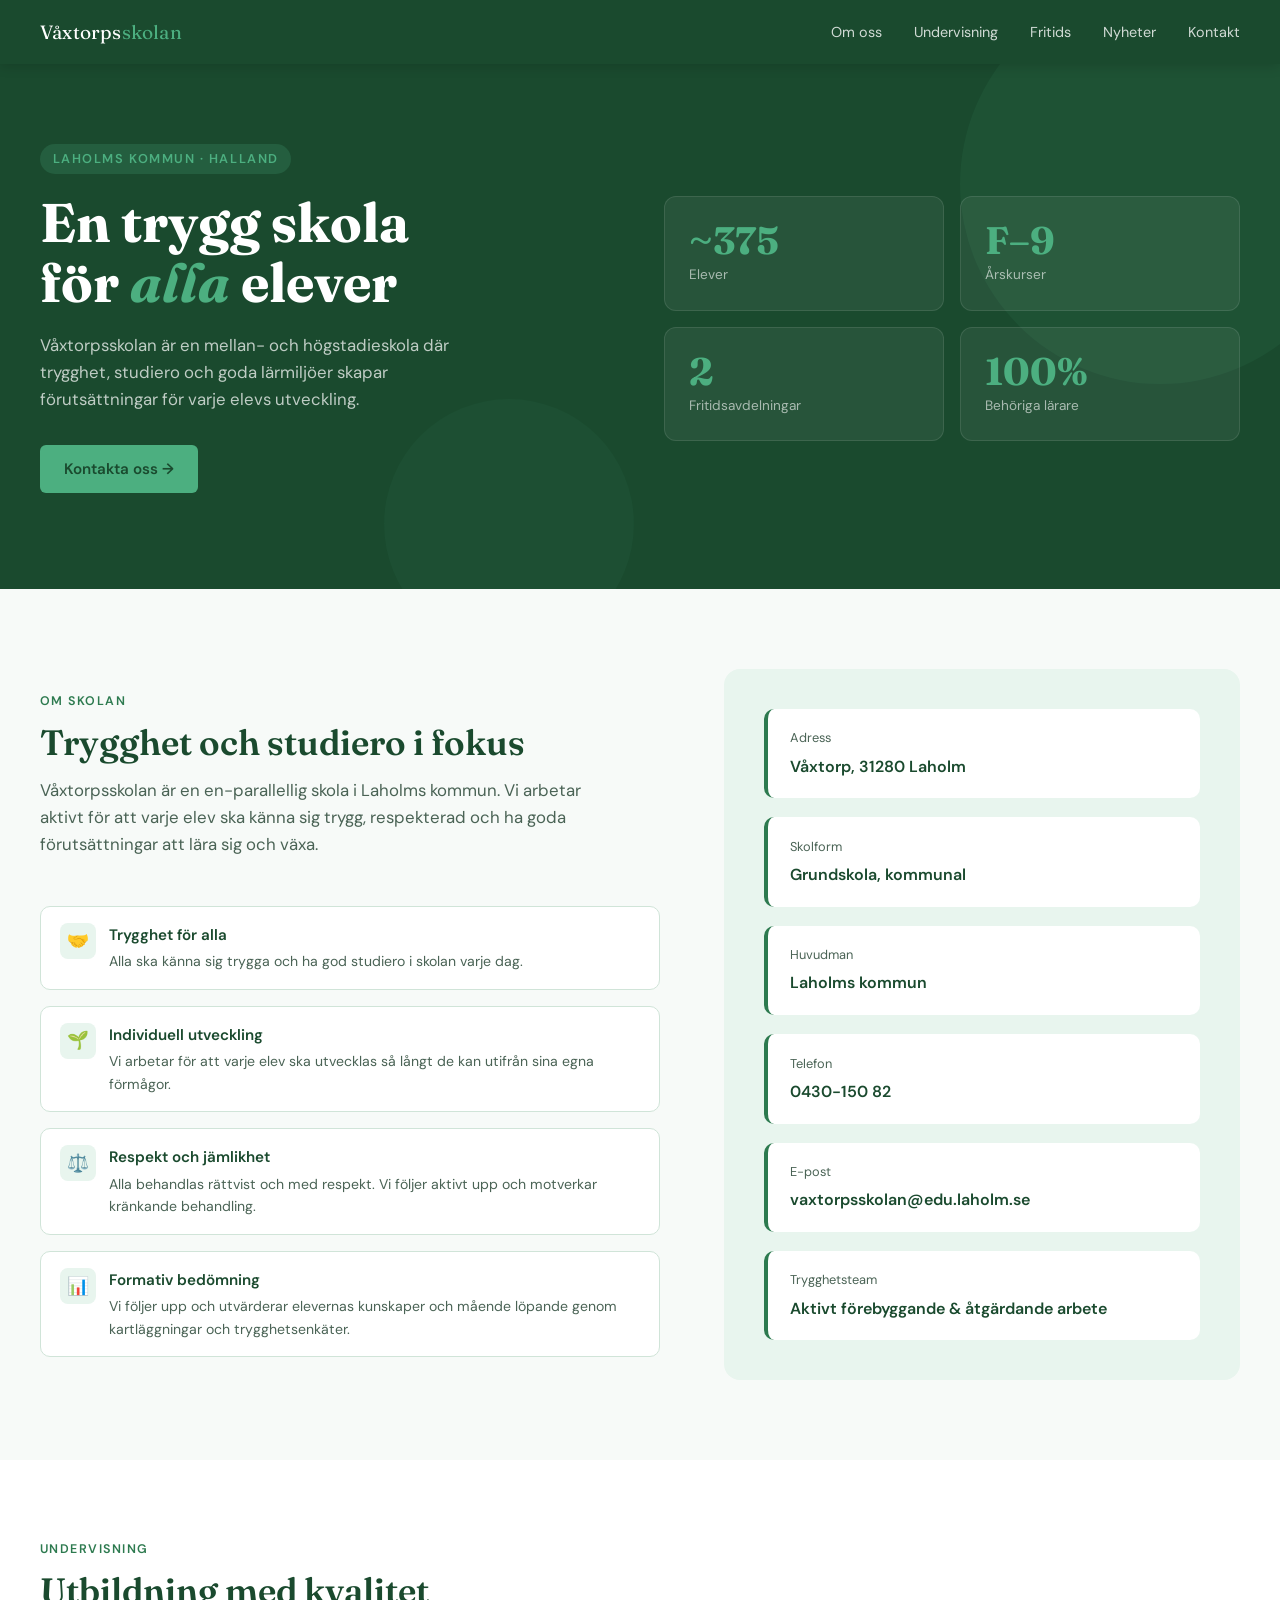
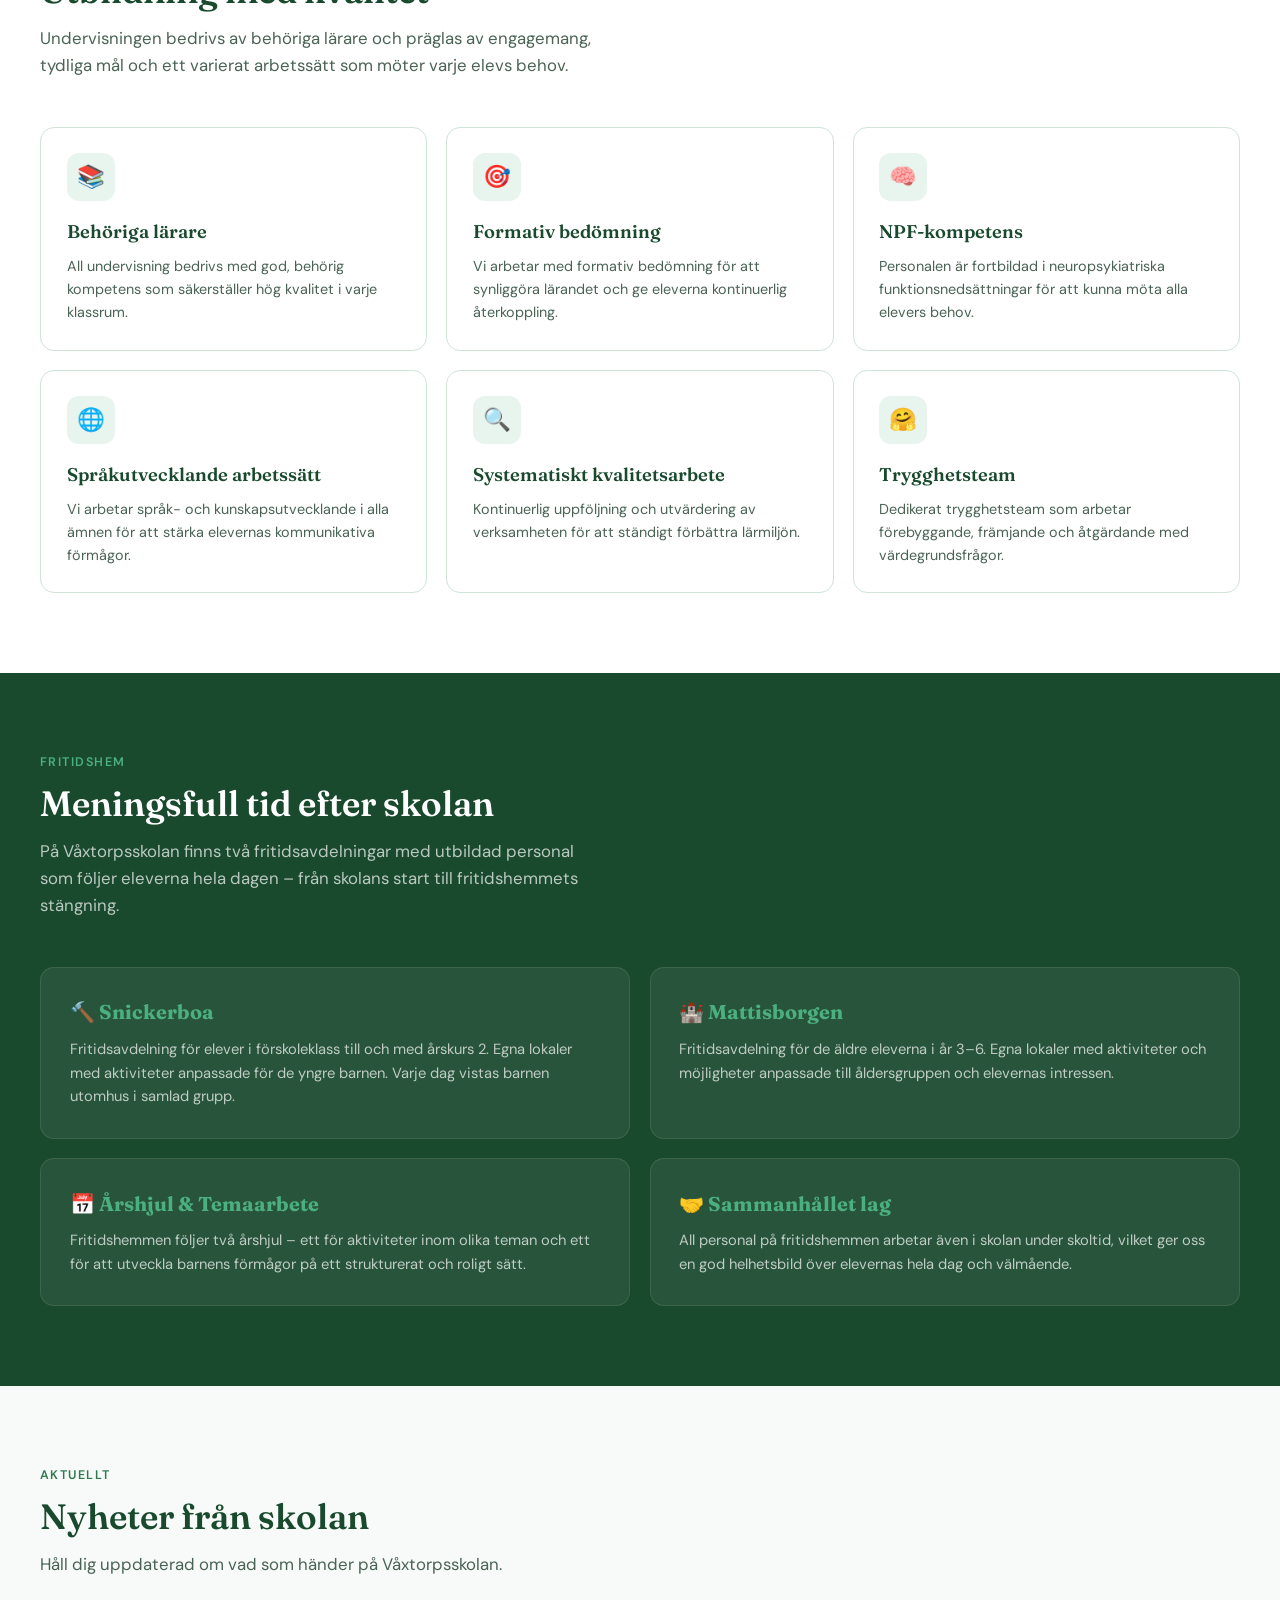
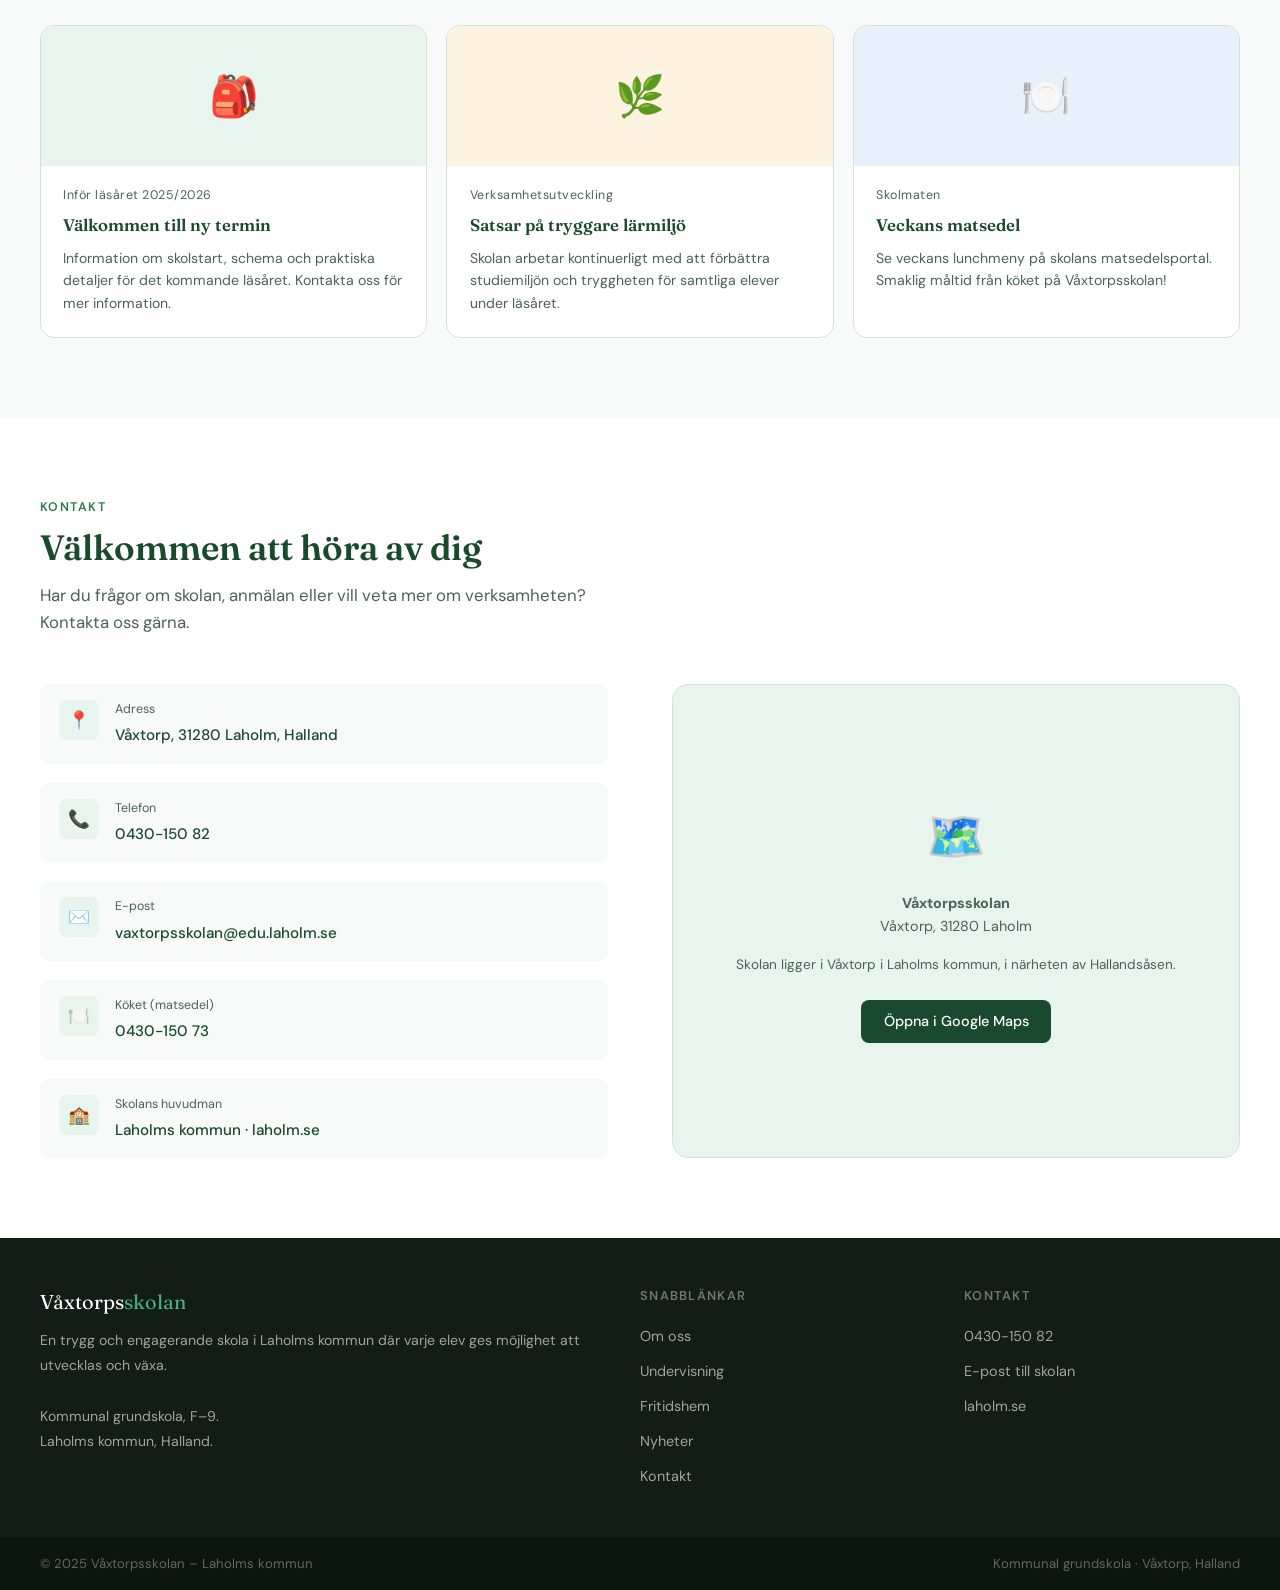
==== vaxtorpsskolan.html @ d37caeba "Add files via upload" ====
<!DOCTYPE html>
<html lang="sv">
<head>
<meta charset="UTF-8">
<meta name="viewport" content="width=device-width, initial-scale=1.0">
<title>Våxtorpsskolan – Laholms kommun</title>
<link href="https://fonts.googleapis.com/css2?family=Fraunces:ital,wght@0,400;0,600;0,700;1,400&family=DM+Sans:wght@300;400;500;600&display=swap" rel="stylesheet">
<style>
  *, *::before, *::after { box-sizing: border-box; margin: 0; padding: 0; }

  :root {
    --green-dark: #1a4a2e;
    --green-mid: #2d7a4f;
    --green-light: #4caf80;
    --green-pale: #e8f5ee;
    --amber: #e8a020;
    --amber-light: #fdf3e0;
    --text: #1c2a20;
    --text-muted: #4a6355;
    --white: #ffffff;
    --off-white: #f7faf8;
    --border: #d0e4d8;
  }

  html { scroll-behavior: smooth; }

  body {
    font-family: 'DM Sans', sans-serif;
    color: var(--text);
    background: var(--white);
    line-height: 1.6;
  }

  /* NAV */
  nav {
    position: sticky; top: 0; z-index: 100;
    background: var(--green-dark);
    display: flex; align-items: center; justify-content: space-between;
    padding: 0 2.5rem;
    height: 64px;
    box-shadow: 0 2px 12px rgba(0,0,0,0.15);
  }

  .nav-logo {
    font-family: 'Fraunces', serif;
    font-size: 1.2rem;
    color: var(--white);
    letter-spacing: 0.01em;
  }

  .nav-logo span { color: var(--green-light); }

  .nav-links { display: flex; gap: 2rem; list-style: none; }

  .nav-links a {
    color: rgba(255,255,255,0.8);
    text-decoration: none;
    font-size: 0.9rem;
    font-weight: 400;
    transition: color 0.2s;
  }

  .nav-links a:hover { color: var(--white); }

  /* HERO */
  .hero {
    background: var(--green-dark);
    position: relative;
    overflow: hidden;
    padding: 5rem 2.5rem 6rem;
    display: grid;
    grid-template-columns: 1fr 1fr;
    gap: 3rem;
    align-items: center;
    min-height: 500px;
  }

  .hero::before {
    content: '';
    position: absolute;
    top: -80px; right: -80px;
    width: 400px; height: 400px;
    border-radius: 50%;
    background: rgba(76,175,128,0.08);
  }

  .hero::after {
    content: '';
    position: absolute;
    bottom: -60px; left: 30%;
    width: 250px; height: 250px;
    border-radius: 50%;
    background: rgba(76,175,128,0.05);
  }

  .hero-text { position: relative; z-index: 1; }

  .hero-kicker {
    display: inline-block;
    background: rgba(76,175,128,0.2);
    color: var(--green-light);
    font-size: 0.8rem;
    font-weight: 600;
    letter-spacing: 0.12em;
    text-transform: uppercase;
    padding: 0.3rem 0.8rem;
    border-radius: 100px;
    margin-bottom: 1.2rem;
  }

  .hero h1 {
    font-family: 'Fraunces', serif;
    font-size: 3.4rem;
    font-weight: 700;
    color: var(--white);
    line-height: 1.1;
    margin-bottom: 1.2rem;
  }

  .hero h1 em {
    font-style: italic;
    color: var(--green-light);
  }

  .hero-desc {
    color: rgba(255,255,255,0.72);
    font-size: 1.05rem;
    max-width: 440px;
    margin-bottom: 2rem;
  }

  .hero-cta {
    display: inline-flex; align-items: center; gap: 0.5rem;
    background: var(--green-light);
    color: var(--green-dark);
    font-weight: 600;
    font-size: 0.95rem;
    padding: 0.75rem 1.5rem;
    border-radius: 6px;
    text-decoration: none;
    transition: background 0.2s, transform 0.15s;
  }

  .hero-cta:hover { background: #5ec490; transform: translateY(-1px); }

  .hero-stats {
    display: grid;
    grid-template-columns: 1fr 1fr;
    gap: 1rem;
    position: relative; z-index: 1;
  }

  .stat-box {
    background: rgba(255,255,255,0.06);
    border: 1px solid rgba(255,255,255,0.1);
    border-radius: 12px;
    padding: 1.5rem;
  }

  .stat-box .num {
    font-family: 'Fraunces', serif;
    font-size: 2.4rem;
    font-weight: 700;
    color: var(--green-light);
    line-height: 1;
    margin-bottom: 0.3rem;
  }

  .stat-box .label {
    color: rgba(255,255,255,0.6);
    font-size: 0.85rem;
  }

  /* SECTIONS COMMON */
  section { padding: 5rem 2.5rem; }

  .section-kicker {
    font-size: 0.78rem;
    font-weight: 600;
    letter-spacing: 0.12em;
    text-transform: uppercase;
    color: var(--green-mid);
    margin-bottom: 0.6rem;
  }

  .section-title {
    font-family: 'Fraunces', serif;
    font-size: 2.2rem;
    font-weight: 600;
    color: var(--green-dark);
    margin-bottom: 0.8rem;
    line-height: 1.2;
  }

  .section-lead {
    color: var(--text-muted);
    font-size: 1.05rem;
    max-width: 560px;
    margin-bottom: 3rem;
  }

  /* OM OSS */
  #om-oss { background: var(--off-white); }

  .om-grid {
    display: grid;
    grid-template-columns: 1.2fr 1fr;
    gap: 4rem;
    align-items: center;
  }

  .values-list { list-style: none; display: flex; flex-direction: column; gap: 1rem; margin-top: 2rem; }

  .values-list li {
    display: flex; align-items: flex-start; gap: 0.8rem;
    background: var(--white);
    border: 1px solid var(--border);
    border-radius: 10px;
    padding: 1rem 1.2rem;
  }

  .values-list .icon {
    width: 36px; height: 36px; flex-shrink: 0;
    background: var(--green-pale);
    border-radius: 8px;
    display: flex; align-items: center; justify-content: center;
    font-size: 1.1rem;
  }

  .values-list .v-title {
    font-weight: 600;
    font-size: 0.95rem;
    color: var(--green-dark);
    margin-bottom: 0.2rem;
  }

  .values-list .v-text {
    font-size: 0.88rem;
    color: var(--text-muted);
  }

  .about-image-block {
    background: var(--green-pale);
    border-radius: 16px;
    padding: 2.5rem;
    display: flex; flex-direction: column; gap: 1.2rem;
  }

  .school-fact {
    background: var(--white);
    border-radius: 10px;
    padding: 1.2rem 1.4rem;
    border-left: 4px solid var(--green-mid);
  }

  .school-fact .fact-label { font-size: 0.8rem; color: var(--text-muted); margin-bottom: 0.3rem; }
  .school-fact .fact-value { font-weight: 600; font-size: 1rem; color: var(--green-dark); }

  /* UNDERVISNING */
  #undervisning { background: var(--white); }

  .cards-grid {
    display: grid;
    grid-template-columns: repeat(3, 1fr);
    gap: 1.2rem;
  }

  .card {
    background: var(--white);
    border: 1px solid var(--border);
    border-radius: 14px;
    padding: 1.6rem;
    transition: transform 0.2s, box-shadow 0.2s;
  }

  .card:hover { transform: translateY(-3px); box-shadow: 0 8px 24px rgba(26,74,46,0.08); }

  .card-icon {
    width: 48px; height: 48px;
    background: var(--green-pale);
    border-radius: 12px;
    display: flex; align-items: center; justify-content: center;
    font-size: 1.4rem;
    margin-bottom: 1rem;
  }

  .card h3 {
    font-family: 'Fraunces', serif;
    font-size: 1.15rem;
    font-weight: 600;
    color: var(--green-dark);
    margin-bottom: 0.5rem;
  }

  .card p { font-size: 0.9rem; color: var(--text-muted); }

  /* FRITIDS */
  #fritids {
    background: var(--green-dark);
    color: var(--white);
  }

  #fritids .section-title { color: var(--white); }
  #fritids .section-kicker { color: var(--green-light); }
  #fritids .section-lead { color: rgba(255,255,255,0.7); }

  .fritids-grid {
    display: grid;
    grid-template-columns: 1fr 1fr;
    gap: 1.2rem;
  }

  .fritids-card {
    background: rgba(255,255,255,0.06);
    border: 1px solid rgba(255,255,255,0.1);
    border-radius: 14px;
    padding: 1.8rem;
  }

  .fritids-card h3 {
    font-family: 'Fraunces', serif;
    font-size: 1.25rem;
    color: var(--green-light);
    margin-bottom: 0.6rem;
  }

  .fritids-card p { color: rgba(255,255,255,0.7); font-size: 0.92rem; }

  /* NYHETER */
  #nyheter { background: var(--off-white); }

  .news-grid {
    display: grid;
    grid-template-columns: repeat(3, 1fr);
    gap: 1.2rem;
  }

  .news-card {
    background: var(--white);
    border: 1px solid var(--border);
    border-radius: 14px;
    overflow: hidden;
    transition: transform 0.2s;
  }

  .news-card:hover { transform: translateY(-3px); }

  .news-card-img {
    height: 140px;
    display: flex; align-items: center; justify-content: center;
    font-size: 2.5rem;
  }

  .news-card-body { padding: 1.2rem 1.4rem 1.4rem; }

  .news-date {
    font-size: 0.78rem;
    color: var(--text-muted);
    margin-bottom: 0.4rem;
    letter-spacing: 0.04em;
  }

  .news-card-body h3 {
    font-family: 'Fraunces', serif;
    font-size: 1.05rem;
    font-weight: 600;
    color: var(--green-dark);
    margin-bottom: 0.5rem;
  }

  .news-card-body p { font-size: 0.88rem; color: var(--text-muted); }

  /* KONTAKT */
  #kontakt { background: var(--white); }

  .kontakt-grid {
    display: grid;
    grid-template-columns: 1fr 1fr;
    gap: 4rem;
  }

  .kontakt-info { display: flex; flex-direction: column; gap: 1.2rem; }

  .kontakt-row {
    display: flex; gap: 1rem;
    background: var(--off-white);
    border-radius: 10px;
    padding: 1rem 1.2rem;
    align-items: flex-start;
  }

  .kontakt-row .k-icon {
    width: 40px; height: 40px; flex-shrink: 0;
    background: var(--green-pale);
    border-radius: 8px;
    display: flex; align-items: center; justify-content: center;
    font-size: 1.1rem;
  }

  .kontakt-row .k-label {
    font-size: 0.78rem;
    color: var(--text-muted);
    margin-bottom: 0.2rem;
  }

  .kontakt-row .k-value {
    font-weight: 500;
    color: var(--green-dark);
    font-size: 0.95rem;
  }

  .map-block {
    background: var(--green-pale);
    border-radius: 16px;
    min-height: 320px;
    display: flex; flex-direction: column;
    align-items: center; justify-content: center;
    gap: 1rem;
    border: 1px solid var(--border);
    text-align: center;
    padding: 2rem;
  }

  .map-block .map-icon { font-size: 3rem; }
  .map-block p { color: var(--text-muted); font-size: 0.9rem; }
  .map-block a {
    display: inline-block;
    background: var(--green-dark);
    color: var(--white);
    padding: 0.65rem 1.4rem;
    border-radius: 8px;
    font-size: 0.9rem;
    font-weight: 500;
    text-decoration: none;
    margin-top: 0.5rem;
    transition: background 0.2s;
  }
  .map-block a:hover { background: var(--green-mid); }

  /* FOOTER */
  footer {
    background: #111d15;
    color: rgba(255,255,255,0.6);
    padding: 3rem 2.5rem;
    display: grid;
    grid-template-columns: 2fr 1fr 1fr;
    gap: 3rem;
  }

  .footer-logo {
    font-family: 'Fraunces', serif;
    font-size: 1.25rem;
    color: var(--white);
    margin-bottom: 0.6rem;
  }

  .footer-logo span { color: var(--green-light); }

  footer p { font-size: 0.88rem; line-height: 1.8; }

  footer h4 {
    font-size: 0.8rem;
    font-weight: 600;
    letter-spacing: 0.1em;
    text-transform: uppercase;
    color: rgba(255,255,255,0.4);
    margin-bottom: 1rem;
  }

  footer ul { list-style: none; display: flex; flex-direction: column; gap: 0.6rem; }

  footer ul a {
    color: rgba(255,255,255,0.6);
    text-decoration: none;
    font-size: 0.9rem;
    transition: color 0.2s;
  }

  footer ul a:hover { color: var(--white); }

  .footer-bottom {
    background: #0c1610;
    padding: 1rem 2.5rem;
    font-size: 0.82rem;
    color: rgba(255,255,255,0.35);
    display: flex;
    justify-content: space-between;
    align-items: center;
  }

  @media (max-width: 900px) {
    .hero { grid-template-columns: 1fr; }
    .hero-stats { grid-template-columns: 1fr 1fr; }
    .om-grid, .kontakt-grid { grid-template-columns: 1fr; }
    .cards-grid, .news-grid { grid-template-columns: 1fr 1fr; }
    .fritids-grid { grid-template-columns: 1fr; }
    footer { grid-template-columns: 1fr; }
    nav { padding: 0 1.5rem; }
    .nav-links { gap: 1.2rem; }
    .hero { padding: 3rem 1.5rem 4rem; }
    section { padding: 3.5rem 1.5rem; }
  }

  @media (max-width: 600px) {
    .hero h1 { font-size: 2.4rem; }
    .cards-grid, .news-grid { grid-template-columns: 1fr; }
    .nav-links { display: none; }
  }
</style>
</head>
<body>

<nav>
  <div class="nav-logo">Våxtorps<span>skolan</span></div>
  <ul class="nav-links">
    <li><a href="#om-oss">Om oss</a></li>
    <li><a href="#undervisning">Undervisning</a></li>
    <li><a href="#fritids">Fritids</a></li>
    <li><a href="#nyheter">Nyheter</a></li>
    <li><a href="#kontakt">Kontakt</a></li>
  </ul>
</nav>

<!-- HERO -->
<section class="hero">
  <div class="hero-text">
    <div class="hero-kicker">Laholms kommun · Halland</div>
    <h1>En trygg skola<br>för <em>alla</em> elever</h1>
    <p class="hero-desc">Våxtorpsskolan är en mellan- och högstadieskola där trygghet, studiero och goda lärmiljöer skapar förutsättningar för varje elevs utveckling.</p>
    <a class="hero-cta" href="#kontakt">Kontakta oss →</a>
  </div>
  <div class="hero-stats">
    <div class="stat-box">
      <div class="num">~375</div>
      <div class="label">Elever</div>
    </div>
    <div class="stat-box">
      <div class="num">F–9</div>
      <div class="label">Årskurser</div>
    </div>
    <div class="stat-box">
      <div class="num">2</div>
      <div class="label">Fritidsavdelningar</div>
    </div>
    <div class="stat-box">
      <div class="num">100%</div>
      <div class="label">Behöriga lärare</div>
    </div>
  </div>
</section>

<!-- OM OSS -->
<section id="om-oss">
  <div class="om-grid">
    <div>
      <div class="section-kicker">Om skolan</div>
      <h2 class="section-title">Trygghet och studiero i fokus</h2>
      <p class="section-lead">Våxtorpsskolan är en en-parallellig skola i Laholms kommun. Vi arbetar aktivt för att varje elev ska känna sig trygg, respekterad och ha goda förutsättningar att lära sig och växa.</p>
      <ul class="values-list">
        <li>
          <div class="icon">🤝</div>
          <div>
            <div class="v-title">Trygghet för alla</div>
            <div class="v-text">Alla ska känna sig trygga och ha god studiero i skolan varje dag.</div>
          </div>
        </li>
        <li>
          <div class="icon">🌱</div>
          <div>
            <div class="v-title">Individuell utveckling</div>
            <div class="v-text">Vi arbetar för att varje elev ska utvecklas så långt de kan utifrån sina egna förmågor.</div>
          </div>
        </li>
        <li>
          <div class="icon">⚖️</div>
          <div>
            <div class="v-title">Respekt och jämlikhet</div>
            <div class="v-text">Alla behandlas rättvist och med respekt. Vi följer aktivt upp och motverkar kränkande behandling.</div>
          </div>
        </li>
        <li>
          <div class="icon">📊</div>
          <div>
            <div class="v-title">Formativ bedömning</div>
            <div class="v-text">Vi följer upp och utvärderar elevernas kunskaper och mående löpande genom kartläggningar och trygghetsenkäter.</div>
          </div>
        </li>
      </ul>
    </div>
    <div class="about-image-block">
      <div class="school-fact">
        <div class="fact-label">Adress</div>
        <div class="fact-value">Våxtorp, 31280 Laholm</div>
      </div>
      <div class="school-fact">
        <div class="fact-label">Skolform</div>
        <div class="fact-value">Grundskola, kommunal</div>
      </div>
      <div class="school-fact">
        <div class="fact-label">Huvudman</div>
        <div class="fact-value">Laholms kommun</div>
      </div>
      <div class="school-fact">
        <div class="fact-label">Telefon</div>
        <div class="fact-value">0430-150 82</div>
      </div>
      <div class="school-fact">
        <div class="fact-label">E-post</div>
        <div class="fact-value">vaxtorpsskolan@edu.laholm.se</div>
      </div>
      <div class="school-fact">
        <div class="fact-label">Trygghetsteam</div>
        <div class="fact-value">Aktivt förebyggande &amp; åtgärdande arbete</div>
      </div>
    </div>
  </div>
</section>

<!-- UNDERVISNING -->
<section id="undervisning">
  <div class="section-kicker">Undervisning</div>
  <h2 class="section-title">Utbildning med kvalitet</h2>
  <p class="section-lead">Undervisningen bedrivs av behöriga lärare och präglas av engagemang, tydliga mål och ett varierat arbetssätt som möter varje elevs behov.</p>
  <div class="cards-grid">
    <div class="card">
      <div class="card-icon">📚</div>
      <h3>Behöriga lärare</h3>
      <p>All undervisning bedrivs med god, behörig kompetens som säkerställer hög kvalitet i varje klassrum.</p>
    </div>
    <div class="card">
      <div class="card-icon">🎯</div>
      <h3>Formativ bedömning</h3>
      <p>Vi arbetar med formativ bedömning för att synliggöra lärandet och ge eleverna kontinuerlig återkoppling.</p>
    </div>
    <div class="card">
      <div class="card-icon">🧠</div>
      <h3>NPF-kompetens</h3>
      <p>Personalen är fortbildad i neuropsykiatriska funktionsnedsättningar för att kunna möta alla elevers behov.</p>
    </div>
    <div class="card">
      <div class="card-icon">🌐</div>
      <h3>Språkutvecklande arbetssätt</h3>
      <p>Vi arbetar språk- och kunskapsutvecklande i alla ämnen för att stärka elevernas kommunikativa förmågor.</p>
    </div>
    <div class="card">
      <div class="card-icon">🔍</div>
      <h3>Systematiskt kvalitetsarbete</h3>
      <p>Kontinuerlig uppföljning och utvärdering av verksamheten för att ständigt förbättra lärmiljön.</p>
    </div>
    <div class="card">
      <div class="card-icon">🤗</div>
      <h3>Trygghetsteam</h3>
      <p>Dedikerat trygghetsteam som arbetar förebyggande, främjande och åtgärdande med värdegrundsfrågor.</p>
    </div>
  </div>
</section>

<!-- FRITIDS -->
<section id="fritids">
  <div class="section-kicker">Fritidshem</div>
  <h2 class="section-title">Meningsfull tid efter skolan</h2>
  <p class="section-lead">På Våxtorpsskolan finns två fritidsavdelningar med utbildad personal som följer eleverna hela dagen – från skolans start till fritidshemmets stängning.</p>
  <div class="fritids-grid">
    <div class="fritids-card">
      <h3>🔨 Snickerboa</h3>
      <p>Fritidsavdelning för elever i förskoleklass till och med årskurs 2. Egna lokaler med aktiviteter anpassade för de yngre barnen. Varje dag vistas barnen utomhus i samlad grupp.</p>
    </div>
    <div class="fritids-card">
      <h3>🏰 Mattisborgen</h3>
      <p>Fritidsavdelning för de äldre eleverna i år 3–6. Egna lokaler med aktiviteter och möjligheter anpassade till åldersgruppen och elevernas intressen.</p>
    </div>
    <div class="fritids-card">
      <h3>📅 Årshjul &amp; Temaarbete</h3>
      <p>Fritidshemmen följer två årshjul – ett för aktiviteter inom olika teman och ett för att utveckla barnens förmågor på ett strukturerat och roligt sätt.</p>
    </div>
    <div class="fritids-card">
      <h3>🤝 Sammanhållet lag</h3>
      <p>All personal på fritidshemmen arbetar även i skolan under skoltid, vilket ger oss en god helhetsbild över elevernas hela dag och välmående.</p>
    </div>
  </div>
</section>

<!-- NYHETER -->
<section id="nyheter">
  <div class="section-kicker">Aktuellt</div>
  <h2 class="section-title">Nyheter från skolan</h2>
  <p class="section-lead">Håll dig uppdaterad om vad som händer på Våxtorpsskolan.</p>
  <div class="news-grid">
    <div class="news-card">
      <div class="news-card-img" style="background: #e8f5ee;">🎒</div>
      <div class="news-card-body">
        <div class="news-date">Inför läsåret 2025/2026</div>
        <h3>Välkommen till ny termin</h3>
        <p>Information om skolstart, schema och praktiska detaljer för det kommande läsåret. Kontakta oss för mer information.</p>
      </div>
    </div>
    <div class="news-card">
      <div class="news-card-img" style="background: #fdf3e0;">🌿</div>
      <div class="news-card-body">
        <div class="news-date">Verksamhetsutveckling</div>
        <h3>Satsar på tryggare lärmiljö</h3>
        <p>Skolan arbetar kontinuerligt med att förbättra studiemiljön och tryggheten för samtliga elever under läsåret.</p>
      </div>
    </div>
    <div class="news-card">
      <div class="news-card-img" style="background: #e6f1fb;">🍽️</div>
      <div class="news-card-body">
        <div class="news-date">Skolmaten</div>
        <h3>Veckans matsedel</h3>
        <p>Se veckans lunchmeny på skolans matsedelsportal. Smaklig måltid från köket på Våxtorpsskolan!</p>
      </div>
    </div>
  </div>
</section>

<!-- KONTAKT -->
<section id="kontakt">
  <div class="section-kicker">Kontakt</div>
  <h2 class="section-title">Välkommen att höra av dig</h2>
  <p class="section-lead">Har du frågor om skolan, anmälan eller vill veta mer om verksamheten? Kontakta oss gärna.</p>
  <div class="kontakt-grid">
    <div class="kontakt-info">
      <div class="kontakt-row">
        <div class="k-icon">📍</div>
        <div>
          <div class="k-label">Adress</div>
          <div class="k-value">Våxtorp, 31280 Laholm, Halland</div>
        </div>
      </div>
      <div class="kontakt-row">
        <div class="k-icon">📞</div>
        <div>
          <div class="k-label">Telefon</div>
          <div class="k-value">0430-150 82</div>
        </div>
      </div>
      <div class="kontakt-row">
        <div class="k-icon">✉️</div>
        <div>
          <div class="k-label">E-post</div>
          <div class="k-value">vaxtorpsskolan@edu.laholm.se</div>
        </div>
      </div>
      <div class="kontakt-row">
        <div class="k-icon">🍽️</div>
        <div>
          <div class="k-label">Köket (matsedel)</div>
          <div class="k-value">0430-150 73</div>
        </div>
      </div>
      <div class="kontakt-row">
        <div class="k-icon">🏫</div>
        <div>
          <div class="k-label">Skolans huvudman</div>
          <div class="k-value">Laholms kommun · laholm.se</div>
        </div>
      </div>
    </div>
    <div class="map-block">
      <div class="map-icon">🗺️</div>
      <p><strong>Våxtorpsskolan</strong><br>Våxtorp, 31280 Laholm</p>
      <p style="font-size:0.85rem;">Skolan ligger i Våxtorp i Laholms kommun, i närheten av Hallandsåsen.</p>
      <a href="https://maps.google.com/?q=Vaxtorpsskolan+Laholm+Sweden" target="_blank">Öppna i Google Maps</a>
    </div>
  </div>
</section>

<!-- FOOTER -->
<footer>
  <div>
    <div class="footer-logo">Våxtorps<span>skolan</span></div>
    <p>En trygg och engagerande skola i Laholms kommun där varje elev ges möjlighet att utvecklas och växa.<br><br>Kommunal grundskola, F–9.<br>Laholms kommun, Halland.</p>
  </div>
  <div>
    <h4>Snabblänkar</h4>
    <ul>
      <li><a href="#om-oss">Om oss</a></li>
      <li><a href="#undervisning">Undervisning</a></li>
      <li><a href="#fritids">Fritidshem</a></li>
      <li><a href="#nyheter">Nyheter</a></li>
      <li><a href="#kontakt">Kontakt</a></li>
    </ul>
  </div>
  <div>
    <h4>Kontakt</h4>
    <ul>
      <li><a href="tel:0430-15082">0430-150 82</a></li>
      <li><a href="mailto:vaxtorpsskolan@edu.laholm.se">E-post till skolan</a></li>
      <li><a href="https://www.laholm.se" target="_blank">laholm.se</a></li>
    </ul>
  </div>
</footer>
<div class="footer-bottom">
  <span>© 2025 Våxtorpsskolan – Laholms kommun</span>
  <span>Kommunal grundskola · Våxtorp, Halland</span>
</div>

</body>
</html>
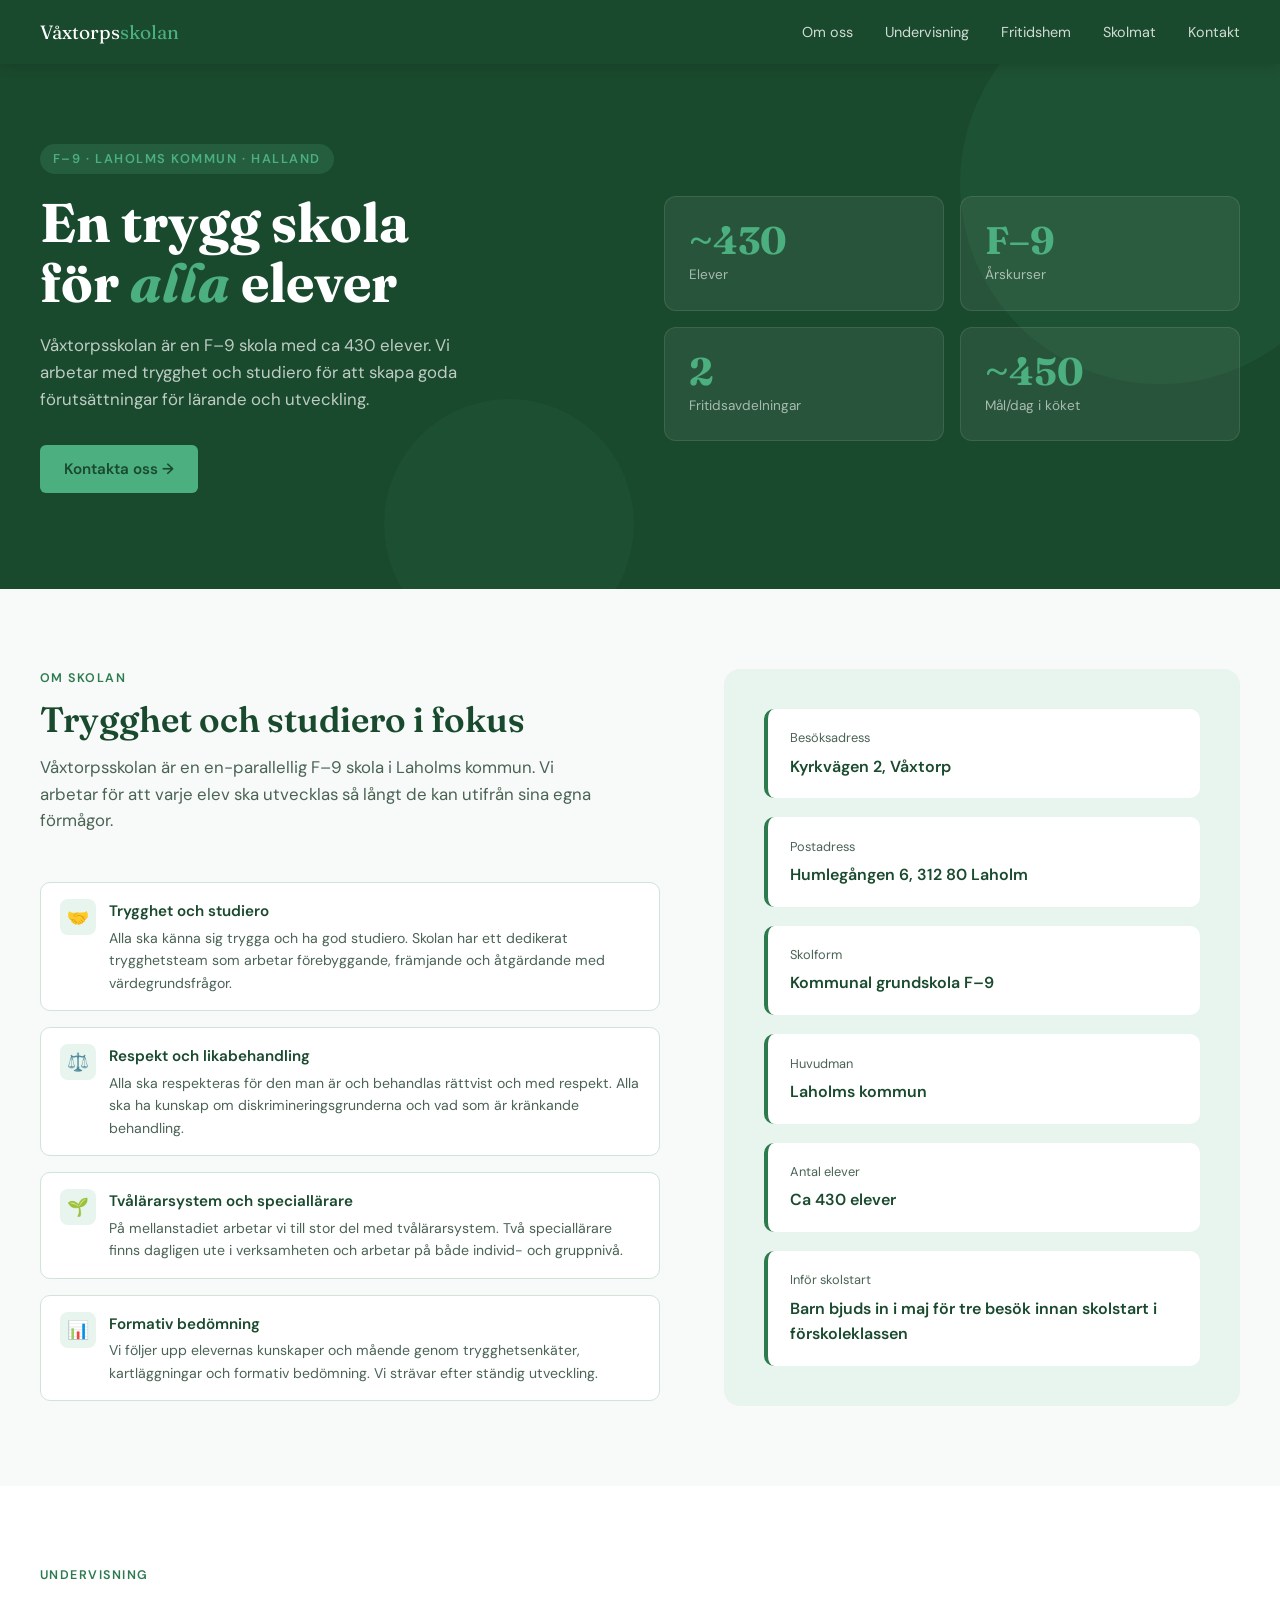
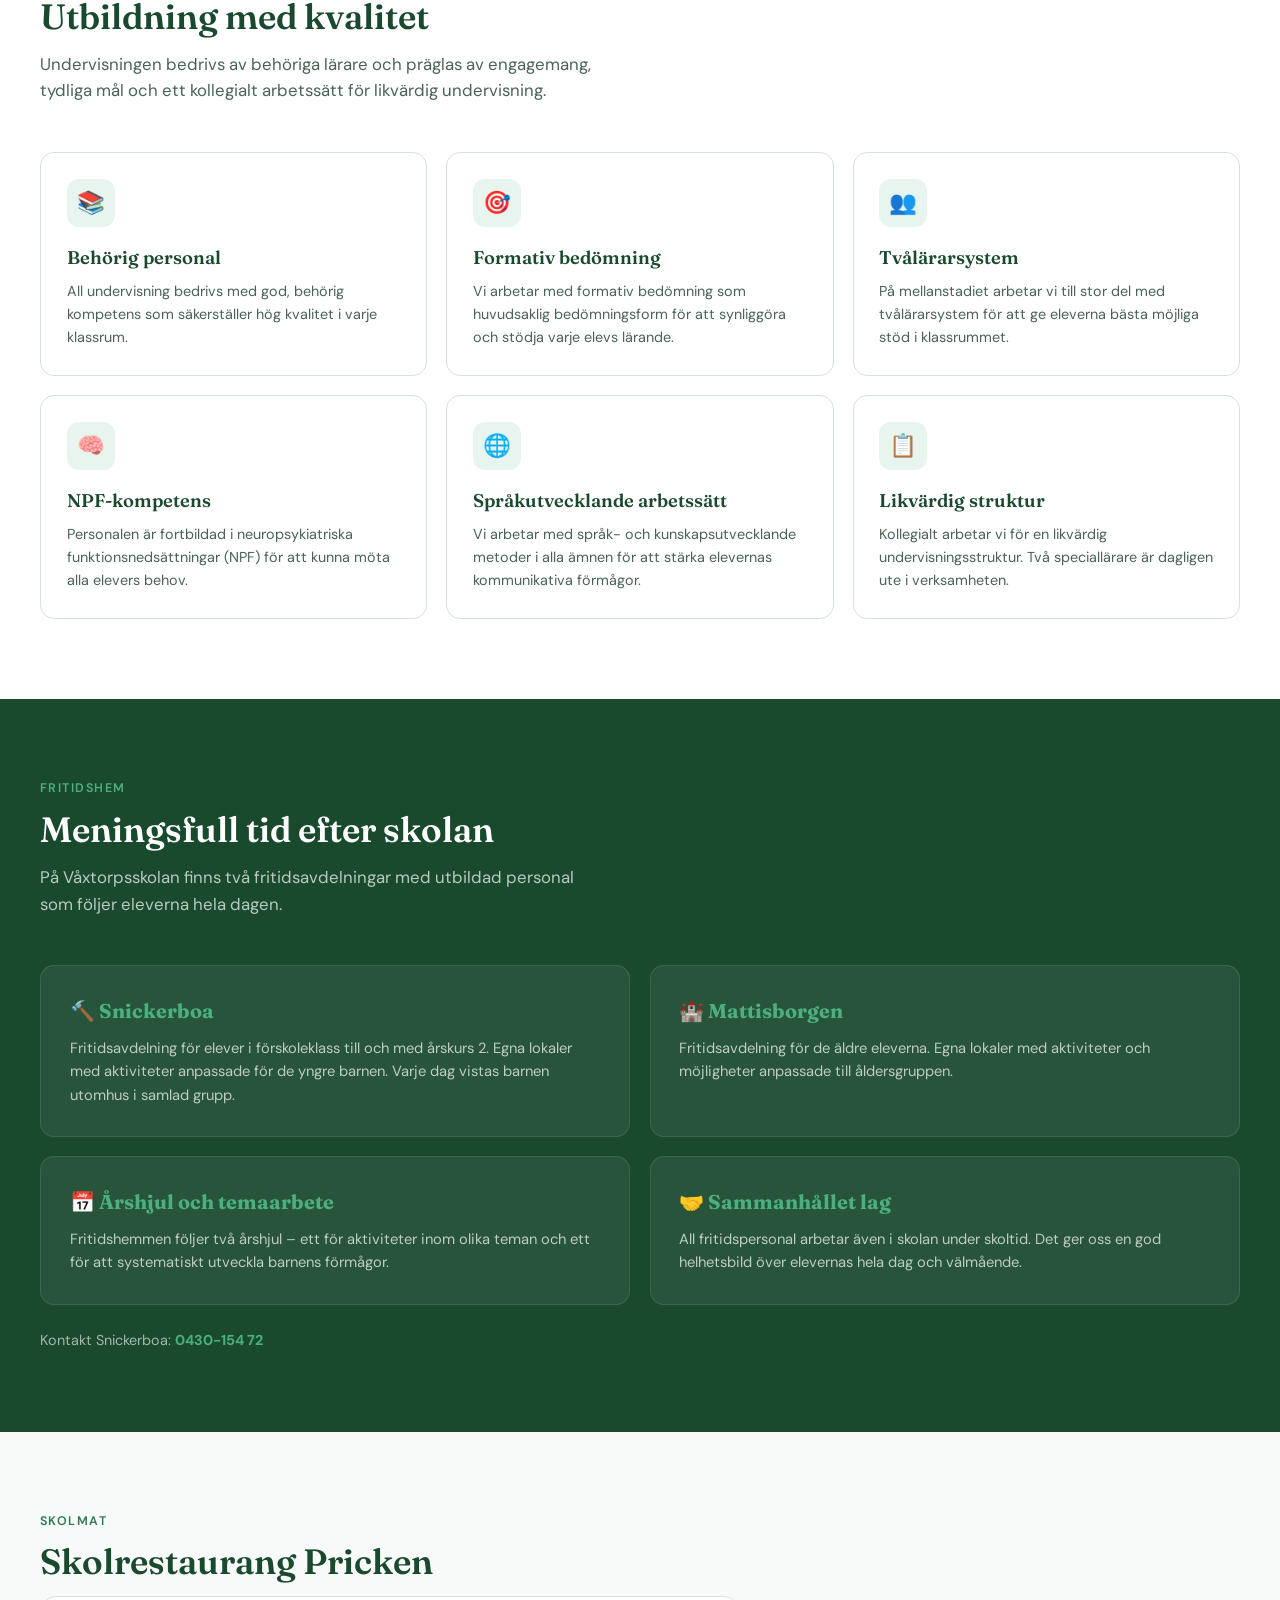
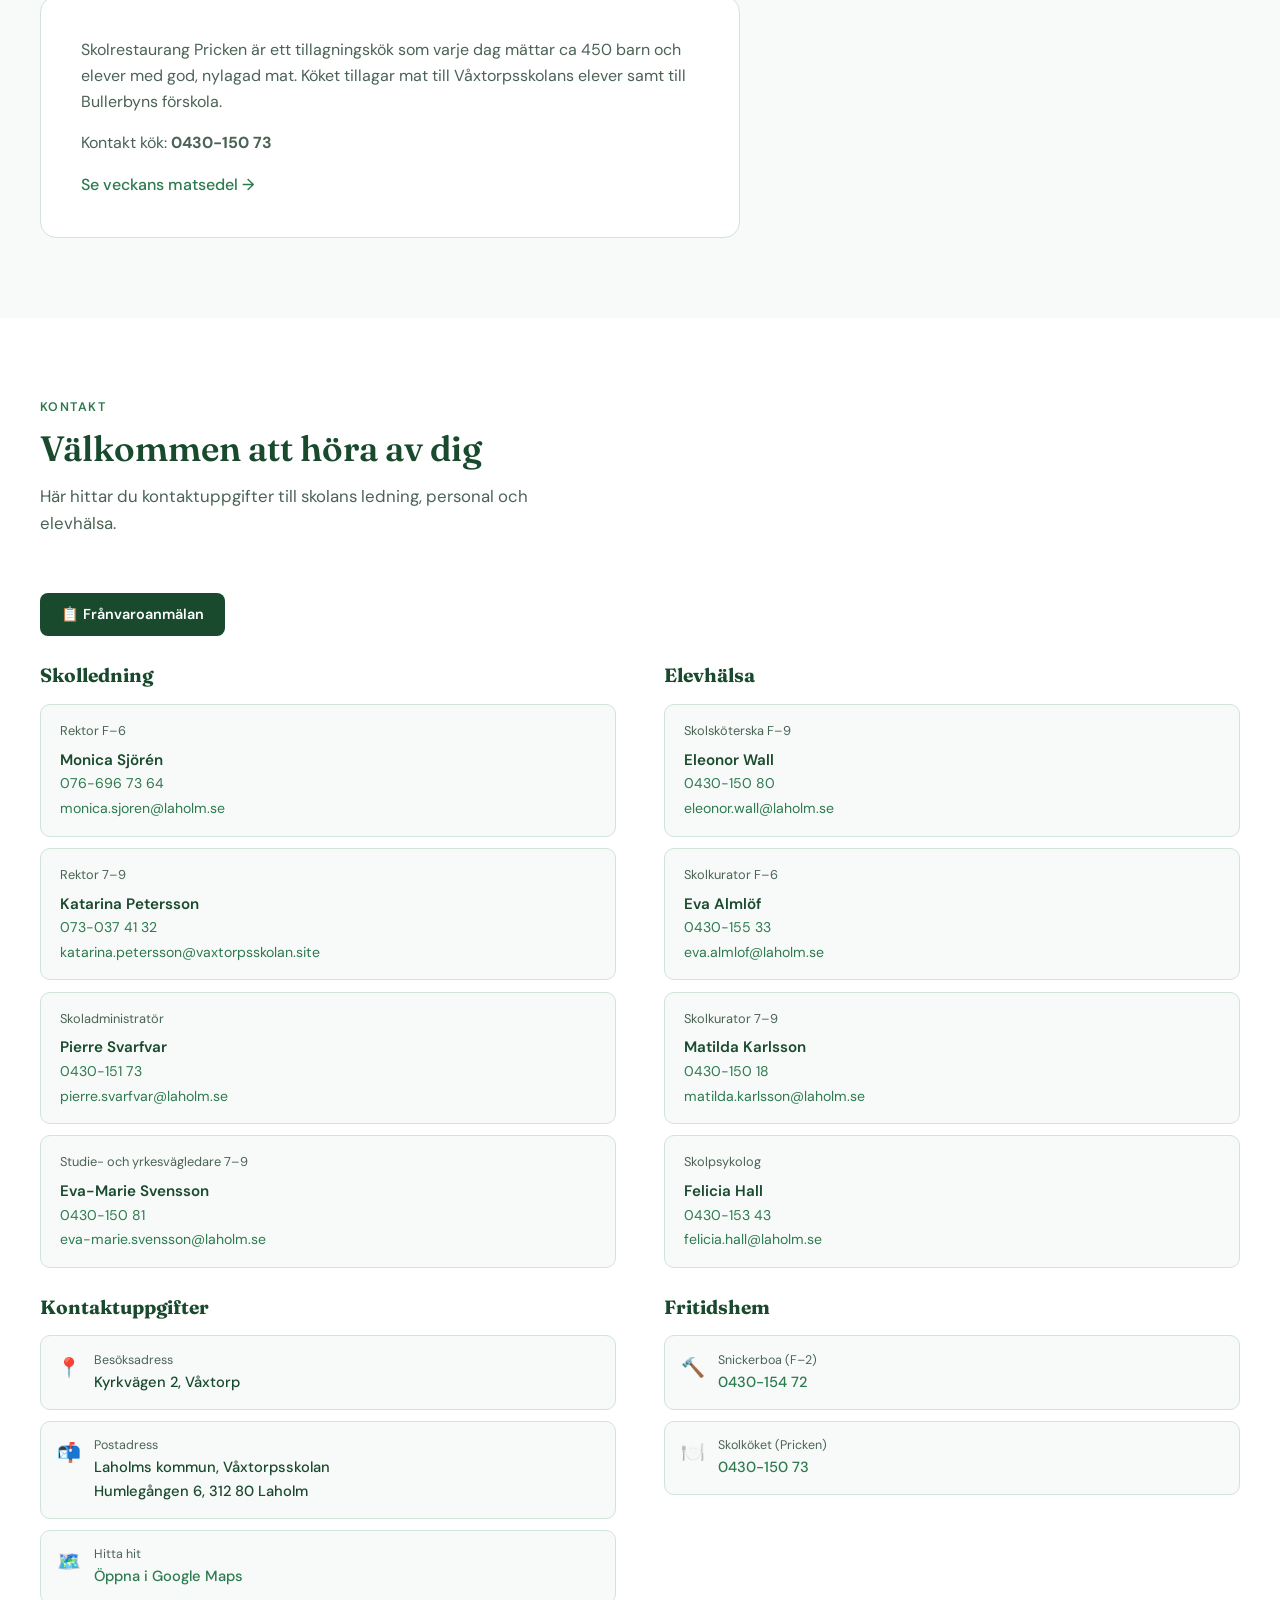
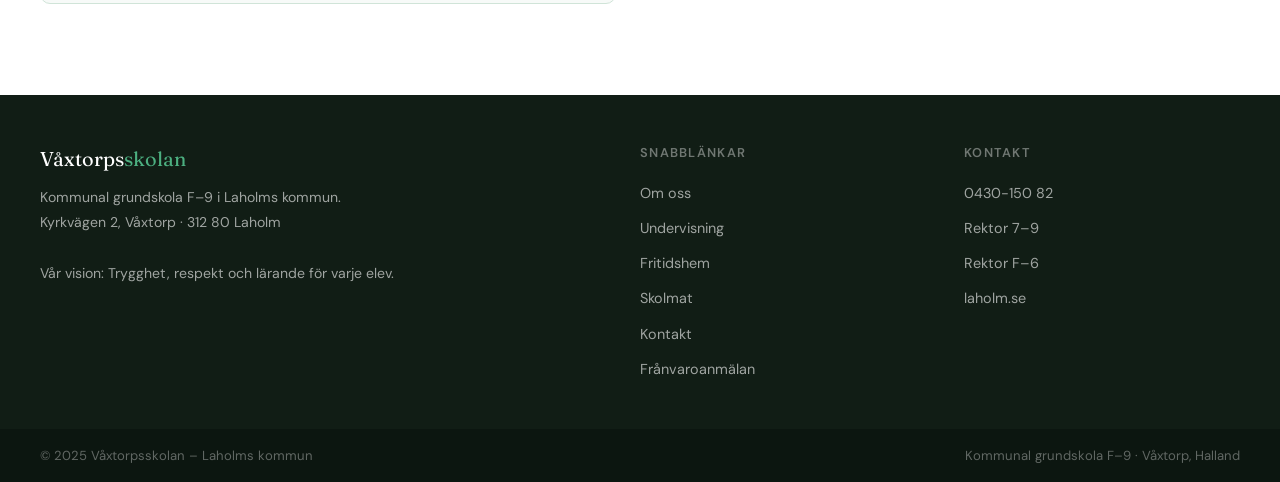
==== commit ca4d3ab9: "Add files via upload" ====
--- a/vaxtorpsskolan.html
+++ b/vaxtorpsskolan.html
@@ -7,504 +7,144 @@
 <link href="https://fonts.googleapis.com/css2?family=Fraunces:ital,wght@0,400;0,600;0,700;1,400&family=DM+Sans:wght@300;400;500;600&display=swap" rel="stylesheet">
 <style>
   *, *::before, *::after { box-sizing: border-box; margin: 0; padding: 0; }
-
   :root {
     --green-dark: #1a4a2e;
     --green-mid: #2d7a4f;
     --green-light: #4caf80;
     --green-pale: #e8f5ee;
     --amber: #e8a020;
-    --amber-light: #fdf3e0;
     --text: #1c2a20;
     --text-muted: #4a6355;
     --white: #ffffff;
     --off-white: #f7faf8;
     --border: #d0e4d8;
   }
-
   html { scroll-behavior: smooth; }
-
-  body {
-    font-family: 'DM Sans', sans-serif;
-    color: var(--text);
-    background: var(--white);
-    line-height: 1.6;
-  }
+  body { font-family: 'DM Sans', sans-serif; color: var(--text); background: var(--white); line-height: 1.6; }
 
   /* NAV */
   nav {
     position: sticky; top: 0; z-index: 100;
     background: var(--green-dark);
     display: flex; align-items: center; justify-content: space-between;
-    padding: 0 2.5rem;
-    height: 64px;
+    padding: 0 2.5rem; height: 64px;
     box-shadow: 0 2px 12px rgba(0,0,0,0.15);
   }
-
-  .nav-logo {
-    font-family: 'Fraunces', serif;
-    font-size: 1.2rem;
-    color: var(--white);
-    letter-spacing: 0.01em;
-  }
-
+  .nav-logo { font-family: 'Fraunces', serif; font-size: 1.2rem; color: var(--white); }
   .nav-logo span { color: var(--green-light); }
-
   .nav-links { display: flex; gap: 2rem; list-style: none; }
-
-  .nav-links a {
-    color: rgba(255,255,255,0.8);
-    text-decoration: none;
-    font-size: 0.9rem;
-    font-weight: 400;
-    transition: color 0.2s;
-  }
-
+  .nav-links a { color: rgba(255,255,255,0.8); text-decoration: none; font-size: 0.9rem; transition: color 0.2s; }
   .nav-links a:hover { color: var(--white); }
 
   /* HERO */
   .hero {
-    background: var(--green-dark);
-    position: relative;
-    overflow: hidden;
+    background: var(--green-dark); position: relative; overflow: hidden;
     padding: 5rem 2.5rem 6rem;
-    display: grid;
-    grid-template-columns: 1fr 1fr;
-    gap: 3rem;
-    align-items: center;
-    min-height: 500px;
+    display: grid; grid-template-columns: 1fr 1fr; gap: 3rem; align-items: center; min-height: 500px;
   }
-
-  .hero::before {
-    content: '';
-    position: absolute;
-    top: -80px; right: -80px;
-    width: 400px; height: 400px;
-    border-radius: 50%;
-    background: rgba(76,175,128,0.08);
-  }
-
-  .hero::after {
-    content: '';
-    position: absolute;
-    bottom: -60px; left: 30%;
-    width: 250px; height: 250px;
-    border-radius: 50%;
-    background: rgba(76,175,128,0.05);
-  }
-
+  .hero::before { content:''; position:absolute; top:-80px; right:-80px; width:400px; height:400px; border-radius:50%; background:rgba(76,175,128,0.08); }
+  .hero::after { content:''; position:absolute; bottom:-60px; left:30%; width:250px; height:250px; border-radius:50%; background:rgba(76,175,128,0.05); }
   .hero-text { position: relative; z-index: 1; }
-
-  .hero-kicker {
-    display: inline-block;
-    background: rgba(76,175,128,0.2);
-    color: var(--green-light);
-    font-size: 0.8rem;
-    font-weight: 600;
-    letter-spacing: 0.12em;
-    text-transform: uppercase;
-    padding: 0.3rem 0.8rem;
-    border-radius: 100px;
-    margin-bottom: 1.2rem;
-  }
-
-  .hero h1 {
-    font-family: 'Fraunces', serif;
-    font-size: 3.4rem;
-    font-weight: 700;
-    color: var(--white);
-    line-height: 1.1;
-    margin-bottom: 1.2rem;
-  }
-
-  .hero h1 em {
-    font-style: italic;
-    color: var(--green-light);
-  }
-
-  .hero-desc {
-    color: rgba(255,255,255,0.72);
-    font-size: 1.05rem;
-    max-width: 440px;
-    margin-bottom: 2rem;
-  }
-
-  .hero-cta {
-    display: inline-flex; align-items: center; gap: 0.5rem;
-    background: var(--green-light);
-    color: var(--green-dark);
-    font-weight: 600;
-    font-size: 0.95rem;
-    padding: 0.75rem 1.5rem;
-    border-radius: 6px;
-    text-decoration: none;
-    transition: background 0.2s, transform 0.15s;
-  }
-
-  .hero-cta:hover { background: #5ec490; transform: translateY(-1px); }
-
-  .hero-stats {
-    display: grid;
-    grid-template-columns: 1fr 1fr;
-    gap: 1rem;
-    position: relative; z-index: 1;
-  }
-
-  .stat-box {
-    background: rgba(255,255,255,0.06);
-    border: 1px solid rgba(255,255,255,0.1);
-    border-radius: 12px;
-    padding: 1.5rem;
-  }
-
-  .stat-box .num {
-    font-family: 'Fraunces', serif;
-    font-size: 2.4rem;
-    font-weight: 700;
-    color: var(--green-light);
-    line-height: 1;
-    margin-bottom: 0.3rem;
-  }
-
-  .stat-box .label {
-    color: rgba(255,255,255,0.6);
-    font-size: 0.85rem;
-  }
-
-  /* SECTIONS COMMON */
+  .hero-kicker { display:inline-block; background:rgba(76,175,128,0.2); color:var(--green-light); font-size:0.8rem; font-weight:600; letter-spacing:0.12em; text-transform:uppercase; padding:0.3rem 0.8rem; border-radius:100px; margin-bottom:1.2rem; }
+  .hero h1 { font-family:'Fraunces',serif; font-size:3.4rem; font-weight:700; color:var(--white); line-height:1.1; margin-bottom:1.2rem; }
+  .hero h1 em { font-style:italic; color:var(--green-light); }
+  .hero-desc { color:rgba(255,255,255,0.72); font-size:1.05rem; max-width:440px; margin-bottom:2rem; }
+  .hero-cta { display:inline-flex; align-items:center; gap:0.5rem; background:var(--green-light); color:var(--green-dark); font-weight:600; font-size:0.95rem; padding:0.75rem 1.5rem; border-radius:6px; text-decoration:none; transition:background 0.2s, transform 0.15s; }
+  .hero-cta:hover { background:#5ec490; transform:translateY(-1px); }
+  .hero-stats { display:grid; grid-template-columns:1fr 1fr; gap:1rem; position:relative; z-index:1; }
+  .stat-box { background:rgba(255,255,255,0.06); border:1px solid rgba(255,255,255,0.1); border-radius:12px; padding:1.5rem; }
+  .stat-box .num { font-family:'Fraunces',serif; font-size:2.4rem; font-weight:700; color:var(--green-light); line-height:1; margin-bottom:0.3rem; }
+  .stat-box .label { color:rgba(255,255,255,0.6); font-size:0.85rem; }
+
+  /* SECTIONS */
   section { padding: 5rem 2.5rem; }
-
-  .section-kicker {
-    font-size: 0.78rem;
-    font-weight: 600;
-    letter-spacing: 0.12em;
-    text-transform: uppercase;
-    color: var(--green-mid);
-    margin-bottom: 0.6rem;
-  }
-
-  .section-title {
-    font-family: 'Fraunces', serif;
-    font-size: 2.2rem;
-    font-weight: 600;
-    color: var(--green-dark);
-    margin-bottom: 0.8rem;
-    line-height: 1.2;
-  }
-
-  .section-lead {
-    color: var(--text-muted);
-    font-size: 1.05rem;
-    max-width: 560px;
-    margin-bottom: 3rem;
-  }
+  .section-kicker { font-size:0.78rem; font-weight:600; letter-spacing:0.12em; text-transform:uppercase; color:var(--green-mid); margin-bottom:0.6rem; }
+  .section-title { font-family:'Fraunces',serif; font-size:2.2rem; font-weight:600; color:var(--green-dark); margin-bottom:0.8rem; line-height:1.2; }
+  .section-lead { color:var(--text-muted); font-size:1.05rem; max-width:560px; margin-bottom:3rem; }
 
   /* OM OSS */
   #om-oss { background: var(--off-white); }
-
-  .om-grid {
-    display: grid;
-    grid-template-columns: 1.2fr 1fr;
-    gap: 4rem;
-    align-items: center;
-  }
-
-  .values-list { list-style: none; display: flex; flex-direction: column; gap: 1rem; margin-top: 2rem; }
-
-  .values-list li {
-    display: flex; align-items: flex-start; gap: 0.8rem;
-    background: var(--white);
-    border: 1px solid var(--border);
-    border-radius: 10px;
-    padding: 1rem 1.2rem;
-  }
-
-  .values-list .icon {
-    width: 36px; height: 36px; flex-shrink: 0;
-    background: var(--green-pale);
-    border-radius: 8px;
-    display: flex; align-items: center; justify-content: center;
-    font-size: 1.1rem;
-  }
-
-  .values-list .v-title {
-    font-weight: 600;
-    font-size: 0.95rem;
-    color: var(--green-dark);
-    margin-bottom: 0.2rem;
-  }
-
-  .values-list .v-text {
-    font-size: 0.88rem;
-    color: var(--text-muted);
-  }
-
-  .about-image-block {
-    background: var(--green-pale);
-    border-radius: 16px;
-    padding: 2.5rem;
-    display: flex; flex-direction: column; gap: 1.2rem;
-  }
-
-  .school-fact {
-    background: var(--white);
-    border-radius: 10px;
-    padding: 1.2rem 1.4rem;
-    border-left: 4px solid var(--green-mid);
-  }
-
-  .school-fact .fact-label { font-size: 0.8rem; color: var(--text-muted); margin-bottom: 0.3rem; }
-  .school-fact .fact-value { font-weight: 600; font-size: 1rem; color: var(--green-dark); }
+  .om-grid { display:grid; grid-template-columns:1.2fr 1fr; gap:4rem; align-items:start; }
+  .values-list { list-style:none; display:flex; flex-direction:column; gap:1rem; margin-top:2rem; }
+  .values-list li { display:flex; align-items:flex-start; gap:0.8rem; background:var(--white); border:1px solid var(--border); border-radius:10px; padding:1rem 1.2rem; }
+  .values-list .icon { width:36px; height:36px; flex-shrink:0; background:var(--green-pale); border-radius:8px; display:flex; align-items:center; justify-content:center; font-size:1.1rem; }
+  .values-list .v-title { font-weight:600; font-size:0.95rem; color:var(--green-dark); margin-bottom:0.2rem; }
+  .values-list .v-text { font-size:0.88rem; color:var(--text-muted); }
+  .about-image-block { background:var(--green-pale); border-radius:16px; padding:2.5rem; display:flex; flex-direction:column; gap:1.2rem; }
+  .school-fact { background:var(--white); border-radius:10px; padding:1.2rem 1.4rem; border-left:4px solid var(--green-mid); }
+  .school-fact .fact-label { font-size:0.8rem; color:var(--text-muted); margin-bottom:0.3rem; }
+  .school-fact .fact-value { font-weight:600; font-size:1rem; color:var(--green-dark); }
 
   /* UNDERVISNING */
   #undervisning { background: var(--white); }
-
-  .cards-grid {
-    display: grid;
-    grid-template-columns: repeat(3, 1fr);
-    gap: 1.2rem;
-  }
-
-  .card {
-    background: var(--white);
-    border: 1px solid var(--border);
-    border-radius: 14px;
-    padding: 1.6rem;
-    transition: transform 0.2s, box-shadow 0.2s;
-  }
-
-  .card:hover { transform: translateY(-3px); box-shadow: 0 8px 24px rgba(26,74,46,0.08); }
-
-  .card-icon {
-    width: 48px; height: 48px;
-    background: var(--green-pale);
-    border-radius: 12px;
-    display: flex; align-items: center; justify-content: center;
-    font-size: 1.4rem;
-    margin-bottom: 1rem;
-  }
-
-  .card h3 {
-    font-family: 'Fraunces', serif;
-    font-size: 1.15rem;
-    font-weight: 600;
-    color: var(--green-dark);
-    margin-bottom: 0.5rem;
-  }
-
-  .card p { font-size: 0.9rem; color: var(--text-muted); }
+  .cards-grid { display:grid; grid-template-columns:repeat(3,1fr); gap:1.2rem; }
+  .card { background:var(--white); border:1px solid var(--border); border-radius:14px; padding:1.6rem; transition:transform 0.2s, box-shadow 0.2s; }
+  .card:hover { transform:translateY(-3px); box-shadow:0 8px 24px rgba(26,74,46,0.08); }
+  .card-icon { width:48px; height:48px; background:var(--green-pale); border-radius:12px; display:flex; align-items:center; justify-content:center; font-size:1.4rem; margin-bottom:1rem; }
+  .card h3 { font-family:'Fraunces',serif; font-size:1.15rem; font-weight:600; color:var(--green-dark); margin-bottom:0.5rem; }
+  .card p { font-size:0.9rem; color:var(--text-muted); }
 
   /* FRITIDS */
-  #fritids {
-    background: var(--green-dark);
-    color: var(--white);
-  }
-
+  #fritids { background: var(--green-dark); color: var(--white); }
   #fritids .section-title { color: var(--white); }
   #fritids .section-kicker { color: var(--green-light); }
   #fritids .section-lead { color: rgba(255,255,255,0.7); }
-
-  .fritids-grid {
-    display: grid;
-    grid-template-columns: 1fr 1fr;
-    gap: 1.2rem;
-  }
-
-  .fritids-card {
-    background: rgba(255,255,255,0.06);
-    border: 1px solid rgba(255,255,255,0.1);
-    border-radius: 14px;
-    padding: 1.8rem;
-  }
-
-  .fritids-card h3 {
-    font-family: 'Fraunces', serif;
-    font-size: 1.25rem;
-    color: var(--green-light);
-    margin-bottom: 0.6rem;
-  }
-
-  .fritids-card p { color: rgba(255,255,255,0.7); font-size: 0.92rem; }
-
-  /* NYHETER */
-  #nyheter { background: var(--off-white); }
-
-  .news-grid {
-    display: grid;
-    grid-template-columns: repeat(3, 1fr);
-    gap: 1.2rem;
-  }
-
-  .news-card {
-    background: var(--white);
-    border: 1px solid var(--border);
-    border-radius: 14px;
-    overflow: hidden;
-    transition: transform 0.2s;
-  }
-
-  .news-card:hover { transform: translateY(-3px); }
-
-  .news-card-img {
-    height: 140px;
-    display: flex; align-items: center; justify-content: center;
-    font-size: 2.5rem;
-  }
-
-  .news-card-body { padding: 1.2rem 1.4rem 1.4rem; }
-
-  .news-date {
-    font-size: 0.78rem;
-    color: var(--text-muted);
-    margin-bottom: 0.4rem;
-    letter-spacing: 0.04em;
-  }
-
-  .news-card-body h3 {
-    font-family: 'Fraunces', serif;
-    font-size: 1.05rem;
-    font-weight: 600;
-    color: var(--green-dark);
-    margin-bottom: 0.5rem;
-  }
-
-  .news-card-body p { font-size: 0.88rem; color: var(--text-muted); }
+  .fritids-grid { display:grid; grid-template-columns:1fr 1fr; gap:1.2rem; }
+  .fritids-card { background:rgba(255,255,255,0.06); border:1px solid rgba(255,255,255,0.1); border-radius:14px; padding:1.8rem; }
+  .fritids-card h3 { font-family:'Fraunces',serif; font-size:1.25rem; color:var(--green-light); margin-bottom:0.6rem; }
+  .fritids-card p { color:rgba(255,255,255,0.7); font-size:0.92rem; }
+
+  /* SKOLMAT */
+  #skolmat { background: var(--off-white); }
+  .skolmat-box { background:var(--white); border:1px solid var(--border); border-radius:16px; padding:2.5rem; max-width:700px; }
+  .skolmat-box p { color:var(--text-muted); font-size:1rem; margin-bottom:1rem; }
+  .skolmat-box a { color:var(--green-mid); font-weight:500; text-decoration:none; }
+  .skolmat-box a:hover { text-decoration:underline; }
 
   /* KONTAKT */
   #kontakt { background: var(--white); }
-
-  .kontakt-grid {
-    display: grid;
-    grid-template-columns: 1fr 1fr;
-    gap: 4rem;
+  .kontakt-outer { display:grid; grid-template-columns:1fr 1fr; gap:3rem; }
+  .kontakt-col h3 { font-family:'Fraunces',serif; font-size:1.2rem; color:var(--green-dark); margin:1.5rem 0 0.8rem; }
+  .kontakt-col h3:first-child { margin-top:0; }
+  .person-card { background:var(--off-white); border-radius:10px; padding:1rem 1.2rem; margin-bottom:0.7rem; border:1px solid var(--border); }
+  .person-name { font-weight:600; color:var(--green-dark); font-size:0.95rem; }
+  .person-role { font-size:0.8rem; color:var(--text-muted); margin-bottom:0.4rem; }
+  .person-contact { font-size:0.88rem; color:var(--text-muted); display:flex; flex-direction:column; gap:0.15rem; }
+  .person-contact a { color:var(--green-mid); text-decoration:none; }
+  .person-contact a:hover { text-decoration:underline; }
+  .info-row { display:flex; gap:0.8rem; align-items:flex-start; padding:0.9rem 1rem; background:var(--off-white); border:1px solid var(--border); border-radius:10px; margin-bottom:0.7rem; }
+  .info-row .i-icon { font-size:1.2rem; flex-shrink:0; margin-top:2px; }
+  .info-row .i-label { font-size:0.78rem; color:var(--text-muted); }
+  .info-row .i-val { font-weight:500; color:var(--green-dark); font-size:0.92rem; }
+  .info-row a { color:var(--green-mid); text-decoration:none; }
+  .info-row a:hover { text-decoration:underline; }
+  .franvaro-btn { display:inline-flex; align-items:center; gap:0.5rem; background:var(--green-dark); color:var(--white); font-weight:600; font-size:0.9rem; padding:0.65rem 1.3rem; border-radius:8px; text-decoration:none; transition:background 0.2s; margin-top:0.5rem; }
+  .franvaro-btn:hover { background:var(--green-mid); }
+
+  /* FOOTER */
+  footer { background:#111d15; color:rgba(255,255,255,0.6); padding:3rem 2.5rem; display:grid; grid-template-columns:2fr 1fr 1fr; gap:3rem; }
+  .footer-logo { font-family:'Fraunces',serif; font-size:1.25rem; color:var(--white); margin-bottom:0.6rem; }
+  .footer-logo span { color:var(--green-light); }
+  footer p { font-size:0.88rem; line-height:1.8; }
+  footer h4 { font-size:0.8rem; font-weight:600; letter-spacing:0.1em; text-transform:uppercase; color:rgba(255,255,255,0.4); margin-bottom:1rem; }
+  footer ul { list-style:none; display:flex; flex-direction:column; gap:0.6rem; }
+  footer ul a { color:rgba(255,255,255,0.6); text-decoration:none; font-size:0.9rem; transition:color 0.2s; }
+  footer ul a:hover { color:var(--white); }
+  .footer-bottom { background:#0c1610; padding:1rem 2.5rem; font-size:0.82rem; color:rgba(255,255,255,0.35); display:flex; justify-content:space-between; align-items:center; }
+
+  @media (max-width:900px) {
+    .hero { grid-template-columns:1fr; }
+    .om-grid, .kontakt-outer, .fritids-grid { grid-template-columns:1fr; }
+    .cards-grid { grid-template-columns:1fr 1fr; }
+    footer { grid-template-columns:1fr; }
+    nav { padding:0 1.5rem; }
+    section { padding:3.5rem 1.5rem; }
   }
-
-  .kontakt-info { display: flex; flex-direction: column; gap: 1.2rem; }
-
-  .kontakt-row {
-    display: flex; gap: 1rem;
-    background: var(--off-white);
-    border-radius: 10px;
-    padding: 1rem 1.2rem;
-    align-items: flex-start;
-  }
-
-  .kontakt-row .k-icon {
-    width: 40px; height: 40px; flex-shrink: 0;
-    background: var(--green-pale);
-    border-radius: 8px;
-    display: flex; align-items: center; justify-content: center;
-    font-size: 1.1rem;
-  }
-
-  .kontakt-row .k-label {
-    font-size: 0.78rem;
-    color: var(--text-muted);
-    margin-bottom: 0.2rem;
-  }
-
-  .kontakt-row .k-value {
-    font-weight: 500;
-    color: var(--green-dark);
-    font-size: 0.95rem;
-  }
-
-  .map-block {
-    background: var(--green-pale);
-    border-radius: 16px;
-    min-height: 320px;
-    display: flex; flex-direction: column;
-    align-items: center; justify-content: center;
-    gap: 1rem;
-    border: 1px solid var(--border);
-    text-align: center;
-    padding: 2rem;
-  }
-
-  .map-block .map-icon { font-size: 3rem; }
-  .map-block p { color: var(--text-muted); font-size: 0.9rem; }
-  .map-block a {
-    display: inline-block;
-    background: var(--green-dark);
-    color: var(--white);
-    padding: 0.65rem 1.4rem;
-    border-radius: 8px;
-    font-size: 0.9rem;
-    font-weight: 500;
-    text-decoration: none;
-    margin-top: 0.5rem;
-    transition: background 0.2s;
-  }
-  .map-block a:hover { background: var(--green-mid); }
-
-  /* FOOTER */
-  footer {
-    background: #111d15;
-    color: rgba(255,255,255,0.6);
-    padding: 3rem 2.5rem;
-    display: grid;
-    grid-template-columns: 2fr 1fr 1fr;
-    gap: 3rem;
-  }
-
-  .footer-logo {
-    font-family: 'Fraunces', serif;
-    font-size: 1.25rem;
-    color: var(--white);
-    margin-bottom: 0.6rem;
-  }
-
-  .footer-logo span { color: var(--green-light); }
-
-  footer p { font-size: 0.88rem; line-height: 1.8; }
-
-  footer h4 {
-    font-size: 0.8rem;
-    font-weight: 600;
-    letter-spacing: 0.1em;
-    text-transform: uppercase;
-    color: rgba(255,255,255,0.4);
-    margin-bottom: 1rem;
-  }
-
-  footer ul { list-style: none; display: flex; flex-direction: column; gap: 0.6rem; }
-
-  footer ul a {
-    color: rgba(255,255,255,0.6);
-    text-decoration: none;
-    font-size: 0.9rem;
-    transition: color 0.2s;
-  }
-
-  footer ul a:hover { color: var(--white); }
-
-  .footer-bottom {
-    background: #0c1610;
-    padding: 1rem 2.5rem;
-    font-size: 0.82rem;
-    color: rgba(255,255,255,0.35);
-    display: flex;
-    justify-content: space-between;
-    align-items: center;
-  }
-
-  @media (max-width: 900px) {
-    .hero { grid-template-columns: 1fr; }
-    .hero-stats { grid-template-columns: 1fr 1fr; }
-    .om-grid, .kontakt-grid { grid-template-columns: 1fr; }
-    .cards-grid, .news-grid { grid-template-columns: 1fr 1fr; }
-    .fritids-grid { grid-template-columns: 1fr; }
-    footer { grid-template-columns: 1fr; }
-    nav { padding: 0 1.5rem; }
-    .nav-links { gap: 1.2rem; }
-    .hero { padding: 3rem 1.5rem 4rem; }
-    section { padding: 3.5rem 1.5rem; }
-  }
-
-  @media (max-width: 600px) {
-    .hero h1 { font-size: 2.4rem; }
-    .cards-grid, .news-grid { grid-template-columns: 1fr; }
-    .nav-links { display: none; }
+  @media (max-width:600px) {
+    .hero h1 { font-size:2.4rem; }
+    .cards-grid { grid-template-columns:1fr; }
+    .nav-links { display:none; }
+    .hero { padding:3rem 1.5rem 4rem; }
   }
 </style>
 </head>
@@ -515,8 +155,8 @@
   <ul class="nav-links">
     <li><a href="#om-oss">Om oss</a></li>
     <li><a href="#undervisning">Undervisning</a></li>
-    <li><a href="#fritids">Fritids</a></li>
-    <li><a href="#nyheter">Nyheter</a></li>
+    <li><a href="#fritids">Fritidshem</a></li>
+    <li><a href="#skolmat">Skolmat</a></li>
     <li><a href="#kontakt">Kontakt</a></li>
   </ul>
 </nav>
@@ -524,14 +164,14 @@
 <!-- HERO -->
 <section class="hero">
   <div class="hero-text">
-    <div class="hero-kicker">Laholms kommun · Halland</div>
+    <div class="hero-kicker">F–9 · Laholms kommun · Halland</div>
     <h1>En trygg skola<br>för <em>alla</em> elever</h1>
-    <p class="hero-desc">Våxtorpsskolan är en mellan- och högstadieskola där trygghet, studiero och goda lärmiljöer skapar förutsättningar för varje elevs utveckling.</p>
+    <p class="hero-desc">Våxtorpsskolan är en F–9 skola med ca 430 elever. Vi arbetar med trygghet och studiero för att skapa goda förutsättningar för lärande och utveckling.</p>
     <a class="hero-cta" href="#kontakt">Kontakta oss →</a>
   </div>
   <div class="hero-stats">
     <div class="stat-box">
-      <div class="num">~375</div>
+      <div class="num">~430</div>
       <div class="label">Elever</div>
     </div>
     <div class="stat-box">
@@ -543,8 +183,8 @@
       <div class="label">Fritidsavdelningar</div>
     </div>
     <div class="stat-box">
-      <div class="num">100%</div>
-      <div class="label">Behöriga lärare</div>
+      <div class="num">~450</div>
+      <div class="label">Mål/dag i köket</div>
     </div>
   </div>
 </section>
@@ -555,62 +195,62 @@
     <div>
       <div class="section-kicker">Om skolan</div>
       <h2 class="section-title">Trygghet och studiero i fokus</h2>
-      <p class="section-lead">Våxtorpsskolan är en en-parallellig skola i Laholms kommun. Vi arbetar aktivt för att varje elev ska känna sig trygg, respekterad och ha goda förutsättningar att lära sig och växa.</p>
+      <p class="section-lead">Våxtorpsskolan är en en-parallellig F–9 skola i Laholms kommun. Vi arbetar för att varje elev ska utvecklas så långt de kan utifrån sina egna förmågor.</p>
       <ul class="values-list">
         <li>
           <div class="icon">🤝</div>
           <div>
-            <div class="v-title">Trygghet för alla</div>
-            <div class="v-text">Alla ska känna sig trygga och ha god studiero i skolan varje dag.</div>
+            <div class="v-title">Trygghet och studiero</div>
+            <div class="v-text">Alla ska känna sig trygga och ha god studiero. Skolan har ett dedikerat trygghetsteam som arbetar förebyggande, främjande och åtgärdande med värdegrundsfrågor.</div>
+          </div>
+        </li>
+        <li>
+          <div class="icon">⚖️</div>
+          <div>
+            <div class="v-title">Respekt och likabehandling</div>
+            <div class="v-text">Alla ska respekteras för den man är och behandlas rättvist och med respekt. Alla ska ha kunskap om diskrimineringsgrunderna och vad som är kränkande behandling.</div>
           </div>
         </li>
         <li>
           <div class="icon">🌱</div>
           <div>
-            <div class="v-title">Individuell utveckling</div>
-            <div class="v-text">Vi arbetar för att varje elev ska utvecklas så långt de kan utifrån sina egna förmågor.</div>
-          </div>
-        </li>
-        <li>
-          <div class="icon">⚖️</div>
-          <div>
-            <div class="v-title">Respekt och jämlikhet</div>
-            <div class="v-text">Alla behandlas rättvist och med respekt. Vi följer aktivt upp och motverkar kränkande behandling.</div>
+            <div class="v-title">Tvålärarsystem och speciallärare</div>
+            <div class="v-text">På mellanstadiet arbetar vi till stor del med tvålärarsystem. Två speciallärare finns dagligen ute i verksamheten och arbetar på både individ- och gruppnivå.</div>
           </div>
         </li>
         <li>
           <div class="icon">📊</div>
           <div>
             <div class="v-title">Formativ bedömning</div>
-            <div class="v-text">Vi följer upp och utvärderar elevernas kunskaper och mående löpande genom kartläggningar och trygghetsenkäter.</div>
+            <div class="v-text">Vi följer upp elevernas kunskaper och mående genom trygghetsenkäter, kartläggningar och formativ bedömning. Vi strävar efter ständig utveckling.</div>
           </div>
         </li>
       </ul>
     </div>
     <div class="about-image-block">
       <div class="school-fact">
-        <div class="fact-label">Adress</div>
-        <div class="fact-value">Våxtorp, 31280 Laholm</div>
+        <div class="fact-label">Besöksadress</div>
+        <div class="fact-value">Kyrkvägen 2, Våxtorp</div>
+      </div>
+      <div class="school-fact">
+        <div class="fact-label">Postadress</div>
+        <div class="fact-value">Humlegången 6, 312 80 Laholm</div>
       </div>
       <div class="school-fact">
         <div class="fact-label">Skolform</div>
-        <div class="fact-value">Grundskola, kommunal</div>
+        <div class="fact-value">Kommunal grundskola F–9</div>
       </div>
       <div class="school-fact">
         <div class="fact-label">Huvudman</div>
         <div class="fact-value">Laholms kommun</div>
       </div>
       <div class="school-fact">
-        <div class="fact-label">Telefon</div>
-        <div class="fact-value">0430-150 82</div>
+        <div class="fact-label">Antal elever</div>
+        <div class="fact-value">Ca 430 elever</div>
       </div>
       <div class="school-fact">
-        <div class="fact-label">E-post</div>
-        <div class="fact-value">vaxtorpsskolan@edu.laholm.se</div>
-      </div>
-      <div class="school-fact">
-        <div class="fact-label">Trygghetsteam</div>
-        <div class="fact-value">Aktivt förebyggande &amp; åtgärdande arbete</div>
+        <div class="fact-label">Inför skolstart</div>
+        <div class="fact-value">Barn bjuds in i maj för tre besök innan skolstart i förskoleklassen</div>
       </div>
     </div>
   </div>
@@ -620,37 +260,37 @@
 <section id="undervisning">
   <div class="section-kicker">Undervisning</div>
   <h2 class="section-title">Utbildning med kvalitet</h2>
-  <p class="section-lead">Undervisningen bedrivs av behöriga lärare och präglas av engagemang, tydliga mål och ett varierat arbetssätt som möter varje elevs behov.</p>
+  <p class="section-lead">Undervisningen bedrivs av behöriga lärare och präglas av engagemang, tydliga mål och ett kollegialt arbetssätt för likvärdig undervisning.</p>
   <div class="cards-grid">
     <div class="card">
       <div class="card-icon">📚</div>
-      <h3>Behöriga lärare</h3>
+      <h3>Behörig personal</h3>
       <p>All undervisning bedrivs med god, behörig kompetens som säkerställer hög kvalitet i varje klassrum.</p>
     </div>
     <div class="card">
       <div class="card-icon">🎯</div>
       <h3>Formativ bedömning</h3>
-      <p>Vi arbetar med formativ bedömning för att synliggöra lärandet och ge eleverna kontinuerlig återkoppling.</p>
+      <p>Vi arbetar med formativ bedömning som huvudsaklig bedömningsform för att synliggöra och stödja varje elevs lärande.</p>
+    </div>
+    <div class="card">
+      <div class="card-icon">👥</div>
+      <h3>Tvålärarsystem</h3>
+      <p>På mellanstadiet arbetar vi till stor del med tvålärarsystem för att ge eleverna bästa möjliga stöd i klassrummet.</p>
     </div>
     <div class="card">
       <div class="card-icon">🧠</div>
       <h3>NPF-kompetens</h3>
-      <p>Personalen är fortbildad i neuropsykiatriska funktionsnedsättningar för att kunna möta alla elevers behov.</p>
+      <p>Personalen är fortbildad i neuropsykiatriska funktionsnedsättningar (NPF) för att kunna möta alla elevers behov.</p>
     </div>
     <div class="card">
       <div class="card-icon">🌐</div>
       <h3>Språkutvecklande arbetssätt</h3>
-      <p>Vi arbetar språk- och kunskapsutvecklande i alla ämnen för att stärka elevernas kommunikativa förmågor.</p>
+      <p>Vi arbetar med språk- och kunskapsutvecklande metoder i alla ämnen för att stärka elevernas kommunikativa förmågor.</p>
     </div>
     <div class="card">
-      <div class="card-icon">🔍</div>
-      <h3>Systematiskt kvalitetsarbete</h3>
-      <p>Kontinuerlig uppföljning och utvärdering av verksamheten för att ständigt förbättra lärmiljön.</p>
-    </div>
-    <div class="card">
-      <div class="card-icon">🤗</div>
-      <h3>Trygghetsteam</h3>
-      <p>Dedikerat trygghetsteam som arbetar förebyggande, främjande och åtgärdande med värdegrundsfrågor.</p>
+      <div class="card-icon">📋</div>
+      <h3>Likvärdig struktur</h3>
+      <p>Kollegialt arbetar vi för en likvärdig undervisningsstruktur. Två speciallärare är dagligen ute i verksamheten.</p>
     </div>
   </div>
 </section>
@@ -659,7 +299,7 @@
 <section id="fritids">
   <div class="section-kicker">Fritidshem</div>
   <h2 class="section-title">Meningsfull tid efter skolan</h2>
-  <p class="section-lead">På Våxtorpsskolan finns två fritidsavdelningar med utbildad personal som följer eleverna hela dagen – från skolans start till fritidshemmets stängning.</p>
+  <p class="section-lead">På Våxtorpsskolan finns två fritidsavdelningar med utbildad personal som följer eleverna hela dagen.</p>
   <div class="fritids-grid">
     <div class="fritids-card">
       <h3>🔨 Snickerboa</h3>
@@ -667,49 +307,28 @@
     </div>
     <div class="fritids-card">
       <h3>🏰 Mattisborgen</h3>
-      <p>Fritidsavdelning för de äldre eleverna i år 3–6. Egna lokaler med aktiviteter och möjligheter anpassade till åldersgruppen och elevernas intressen.</p>
+      <p>Fritidsavdelning för de äldre eleverna. Egna lokaler med aktiviteter och möjligheter anpassade till åldersgruppen.</p>
     </div>
     <div class="fritids-card">
-      <h3>📅 Årshjul &amp; Temaarbete</h3>
-      <p>Fritidshemmen följer två årshjul – ett för aktiviteter inom olika teman och ett för att utveckla barnens förmågor på ett strukturerat och roligt sätt.</p>
+      <h3>📅 Årshjul och temaarbete</h3>
+      <p>Fritidshemmen följer två årshjul – ett för aktiviteter inom olika teman och ett för att systematiskt utveckla barnens förmågor.</p>
     </div>
     <div class="fritids-card">
       <h3>🤝 Sammanhållet lag</h3>
-      <p>All personal på fritidshemmen arbetar även i skolan under skoltid, vilket ger oss en god helhetsbild över elevernas hela dag och välmående.</p>
-    </div>
-  </div>
+      <p>All fritidspersonal arbetar även i skolan under skoltid. Det ger oss en god helhetsbild över elevernas hela dag och välmående.</p>
+    </div>
+  </div>
+  <p style="margin-top:1.5rem; color:rgba(255,255,255,0.6); font-size:0.9rem;">Kontakt Snickerboa: <strong style="color:var(--green-light);">0430-154 72</strong></p>
 </section>
 
-<!-- NYHETER -->
-<section id="nyheter">
-  <div class="section-kicker">Aktuellt</div>
-  <h2 class="section-title">Nyheter från skolan</h2>
-  <p class="section-lead">Håll dig uppdaterad om vad som händer på Våxtorpsskolan.</p>
-  <div class="news-grid">
-    <div class="news-card">
-      <div class="news-card-img" style="background: #e8f5ee;">🎒</div>
-      <div class="news-card-body">
-        <div class="news-date">Inför läsåret 2025/2026</div>
-        <h3>Välkommen till ny termin</h3>
-        <p>Information om skolstart, schema och praktiska detaljer för det kommande läsåret. Kontakta oss för mer information.</p>
-      </div>
-    </div>
-    <div class="news-card">
-      <div class="news-card-img" style="background: #fdf3e0;">🌿</div>
-      <div class="news-card-body">
-        <div class="news-date">Verksamhetsutveckling</div>
-        <h3>Satsar på tryggare lärmiljö</h3>
-        <p>Skolan arbetar kontinuerligt med att förbättra studiemiljön och tryggheten för samtliga elever under läsåret.</p>
-      </div>
-    </div>
-    <div class="news-card">
-      <div class="news-card-img" style="background: #e6f1fb;">🍽️</div>
-      <div class="news-card-body">
-        <div class="news-date">Skolmaten</div>
-        <h3>Veckans matsedel</h3>
-        <p>Se veckans lunchmeny på skolans matsedelsportal. Smaklig måltid från köket på Våxtorpsskolan!</p>
-      </div>
-    </div>
+<!-- SKOLMAT -->
+<section id="skolmat">
+  <div class="section-kicker">Skolmat</div>
+  <h2 class="section-title">Skolrestaurang Pricken</h2>
+  <div class="skolmat-box">
+    <p>Skolrestaurang Pricken är ett tillagningskök som varje dag mättar ca 450 barn och elever med god, nylagad mat. Köket tillagar mat till Våxtorpsskolans elever samt till Bullerbyns förskola.</p>
+    <p>Kontakt kök: <strong>0430-150 73</strong></p>
+    <a href="https://mpi.mashie.com/public/app/laholms+kommun/53c138c0?country=se" target="_blank">Se veckans matsedel →</a>
   </div>
 </section>
 
@@ -717,50 +336,130 @@
 <section id="kontakt">
   <div class="section-kicker">Kontakt</div>
   <h2 class="section-title">Välkommen att höra av dig</h2>
-  <p class="section-lead">Har du frågor om skolan, anmälan eller vill veta mer om verksamheten? Kontakta oss gärna.</p>
-  <div class="kontakt-grid">
-    <div class="kontakt-info">
-      <div class="kontakt-row">
-        <div class="k-icon">📍</div>
+  <p class="section-lead">Här hittar du kontaktuppgifter till skolans ledning, personal och elevhälsa.</p>
+
+  <div style="margin-bottom:1.5rem;">
+    <a class="franvaro-btn" href="https://e-tjanster.laholm.se/oversikt/overview/938" target="_blank">📋 Frånvaroanmälan</a>
+  </div>
+
+  <div class="kontakt-outer">
+    <div class="kontakt-col">
+      <h3>Skolledning</h3>
+
+      <div class="person-card">
+        <div class="person-role">Rektor F–6</div>
+        <div class="person-name">Monica Sjörén</div>
+        <div class="person-contact">
+          <a href="tel:0766967364">076-696 73 64</a>
+          <a href="mailto:monica.sjoren@laholm.se">monica.sjoren@laholm.se</a>
+        </div>
+      </div>
+
+      <div class="person-card">
+        <div class="person-role">Rektor 7–9</div>
+        <div class="person-name">Katarina Petersson</div>
+        <div class="person-contact">
+          <a href="tel:0730374132">073-037 41 32</a>
+          <a href="mailto:katarina.petersson@vaxtorpsskolan.site">katarina.petersson@vaxtorpsskolan.site</a>
+        </div>
+      </div>
+
+      <div class="person-card">
+        <div class="person-role">Skoladministratör</div>
+        <div class="person-name">Pierre Svarfvar</div>
+        <div class="person-contact">
+          <a href="tel:043015173">0430-151 73</a>
+          <a href="mailto:pierre.svarfvar@laholm.se">pierre.svarfvar@laholm.se</a>
+        </div>
+      </div>
+
+      <div class="person-card">
+        <div class="person-role">Studie- och yrkesvägledare 7–9</div>
+        <div class="person-name">Eva-Marie Svensson</div>
+        <div class="person-contact">
+          <a href="tel:043015081">0430-150 81</a>
+          <a href="mailto:eva-marie.svensson@laholm.se">eva-marie.svensson@laholm.se</a>
+        </div>
+      </div>
+
+      <h3>Kontaktuppgifter</h3>
+      <div class="info-row">
+        <div class="i-icon">📍</div>
         <div>
-          <div class="k-label">Adress</div>
-          <div class="k-value">Våxtorp, 31280 Laholm, Halland</div>
-        </div>
-      </div>
-      <div class="kontakt-row">
-        <div class="k-icon">📞</div>
+          <div class="i-label">Besöksadress</div>
+          <div class="i-val">Kyrkvägen 2, Våxtorp</div>
+        </div>
+      </div>
+      <div class="info-row">
+        <div class="i-icon">📬</div>
         <div>
-          <div class="k-label">Telefon</div>
-          <div class="k-value">0430-150 82</div>
-        </div>
-      </div>
-      <div class="kontakt-row">
-        <div class="k-icon">✉️</div>
+          <div class="i-label">Postadress</div>
+          <div class="i-val">Laholms kommun, Våxtorpsskolan<br>Humlegången 6, 312 80 Laholm</div>
+        </div>
+      </div>
+      <div class="info-row">
+        <div class="i-icon">🗺️</div>
         <div>
-          <div class="k-label">E-post</div>
-          <div class="k-value">vaxtorpsskolan@edu.laholm.se</div>
-        </div>
-      </div>
-      <div class="kontakt-row">
-        <div class="k-icon">🍽️</div>
+          <div class="i-label">Hitta hit</div>
+          <div class="i-val"><a href="https://maps.google.com/?q=Kyrkvägen+2+Våxtorp+Laholm" target="_blank">Öppna i Google Maps</a></div>
+        </div>
+      </div>
+    </div>
+
+    <div class="kontakt-col">
+      <h3>Elevhälsa</h3>
+
+      <div class="person-card">
+        <div class="person-role">Skolsköterska F–9</div>
+        <div class="person-name">Eleonor Wall</div>
+        <div class="person-contact">
+          <a href="tel:043015080">0430-150 80</a>
+          <a href="mailto:eleonor.wall@laholm.se">eleonor.wall@laholm.se</a>
+        </div>
+      </div>
+
+      <div class="person-card">
+        <div class="person-role">Skolkurator F–6</div>
+        <div class="person-name">Eva Almlöf</div>
+        <div class="person-contact">
+          <a href="tel:043015533">0430-155 33</a>
+          <a href="mailto:eva.almlof@laholm.se">eva.almlof@laholm.se</a>
+        </div>
+      </div>
+
+      <div class="person-card">
+        <div class="person-role">Skolkurator 7–9</div>
+        <div class="person-name">Matilda Karlsson</div>
+        <div class="person-contact">
+          <a href="tel:043015018">0430-150 18</a>
+          <a href="mailto:matilda.karlsson@laholm.se">matilda.karlsson@laholm.se</a>
+        </div>
+      </div>
+
+      <div class="person-card">
+        <div class="person-role">Skolpsykolog</div>
+        <div class="person-name">Felicia Hall</div>
+        <div class="person-contact">
+          <a href="tel:043015343">0430-153 43</a>
+          <a href="mailto:felicia.hall@laholm.se">felicia.hall@laholm.se</a>
+        </div>
+      </div>
+
+      <h3>Fritidshem</h3>
+      <div class="info-row">
+        <div class="i-icon">🔨</div>
         <div>
-          <div class="k-label">Köket (matsedel)</div>
-          <div class="k-value">0430-150 73</div>
-        </div>
-      </div>
-      <div class="kontakt-row">
-        <div class="k-icon">🏫</div>
+          <div class="i-label">Snickerboa (F–2)</div>
+          <div class="i-val"><a href="tel:043015472">0430-154 72</a></div>
+        </div>
+      </div>
+      <div class="info-row">
+        <div class="i-icon">🍽️</div>
         <div>
-          <div class="k-label">Skolans huvudman</div>
-          <div class="k-value">Laholms kommun · laholm.se</div>
-        </div>
-      </div>
-    </div>
-    <div class="map-block">
-      <div class="map-icon">🗺️</div>
-      <p><strong>Våxtorpsskolan</strong><br>Våxtorp, 31280 Laholm</p>
-      <p style="font-size:0.85rem;">Skolan ligger i Våxtorp i Laholms kommun, i närheten av Hallandsåsen.</p>
-      <a href="https://maps.google.com/?q=Vaxtorpsskolan+Laholm+Sweden" target="_blank">Öppna i Google Maps</a>
+          <div class="i-label">Skolköket (Pricken)</div>
+          <div class="i-val"><a href="tel:043015073">0430-150 73</a></div>
+        </div>
+      </div>
     </div>
   </div>
 </section>
@@ -769,7 +468,7 @@
 <footer>
   <div>
     <div class="footer-logo">Våxtorps<span>skolan</span></div>
-    <p>En trygg och engagerande skola i Laholms kommun där varje elev ges möjlighet att utvecklas och växa.<br><br>Kommunal grundskola, F–9.<br>Laholms kommun, Halland.</p>
+    <p>Kommunal grundskola F–9 i Laholms kommun.<br>Kyrkvägen 2, Våxtorp · 312 80 Laholm<br><br>Vår vision: Trygghet, respekt och lärande för varje elev.</p>
   </div>
   <div>
     <h4>Snabblänkar</h4>
@@ -777,22 +476,24 @@
       <li><a href="#om-oss">Om oss</a></li>
       <li><a href="#undervisning">Undervisning</a></li>
       <li><a href="#fritids">Fritidshem</a></li>
-      <li><a href="#nyheter">Nyheter</a></li>
+      <li><a href="#skolmat">Skolmat</a></li>
       <li><a href="#kontakt">Kontakt</a></li>
+      <li><a href="https://e-tjanster.laholm.se/oversikt/overview/938" target="_blank">Frånvaroanmälan</a></li>
     </ul>
   </div>
   <div>
     <h4>Kontakt</h4>
     <ul>
-      <li><a href="tel:0430-15082">0430-150 82</a></li>
-      <li><a href="mailto:vaxtorpsskolan@edu.laholm.se">E-post till skolan</a></li>
-      <li><a href="https://www.laholm.se" target="_blank">laholm.se</a></li>
+      <li><a href="tel:043015082">0430-150 82</a></li>
+      <li><a href="mailto:katarina.petersson@vaxtorpsskolan.site">Rektor 7–9</a></li>
+      <li><a href="mailto:monica.sjoren@laholm.se">Rektor F–6</a></li>
+      <li><a href="https://www.laholm.se/forskola-skola-och-utbildning/grundskola-och-fritidshem/grundskolor-i-laholm/vaxtorpsskolan" target="_blank">laholm.se</a></li>
     </ul>
   </div>
 </footer>
 <div class="footer-bottom">
   <span>© 2025 Våxtorpsskolan – Laholms kommun</span>
-  <span>Kommunal grundskola · Våxtorp, Halland</span>
+  <span>Kommunal grundskola F–9 · Våxtorp, Halland</span>
 </div>
 
 </body>
